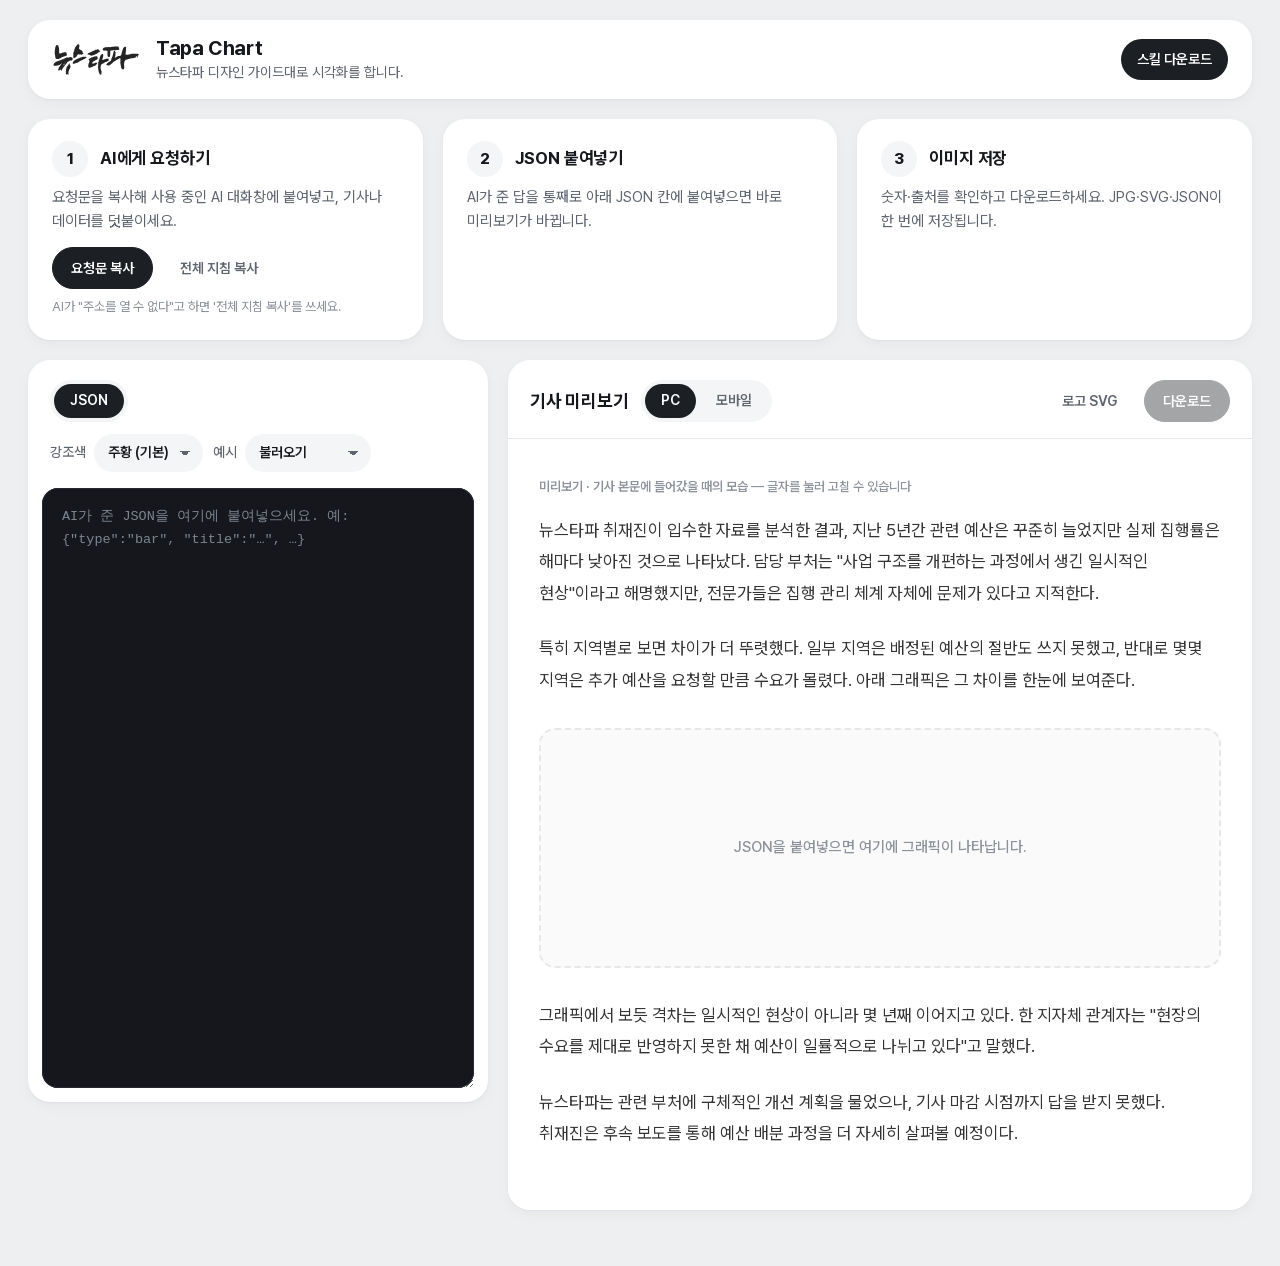
==== web/index.html @ 1090dc84 "0.14.7: 탭 버튼 원래 크기로, 감싸는 줄만 전체 폭 탭을 .tabs-row로 한 번 감싸 그 줄이 가로 전체를 차지하게 하고, 탭 버튼은 원래 크기로 왼쪽에 붙임. 강조색·" ====
<!DOCTYPE html>
<html lang="ko">
<head>
<meta charset="utf-8">
<meta name="viewport" content="width=device-width, initial-scale=1">
<title>Tapa Chart · 뉴스타파</title>
<link rel="stylesheet" href="../engine/nt-graphic.css?v=0.14.7">
<link rel="stylesheet" href="app.css?v=0.14.7">
</head>
<body>
<script>try { if (sessionStorage.getItem('nt-admin') === '1') { document.body.classList.add('admin'); document.title = 'Tapa Chart Pro · 뉴스타파'; } } catch (e) {}</script>
<header class="topbar" id="topbar">
  <svg class="hold-ring" aria-hidden="true"><rect class="track" pathLength="100"/><rect class="fill" pathLength="100"/></svg>
  <div class="brand">
    <span class="brand-mark" id="brandMark"><img class="brand-logo" src="../assets/newstapa-logo.svg" alt="뉴스타파" draggable="false"></span>
    <div class="brand-text">
      <h1>Tapa Chart<span class="pro admin-only"> Pro</span></h1>
      <p>뉴스타파 디자인 가이드대로 시각화를 합니다.</p>
    </div>
  </div>
  <nav class="topnav">
    <a class="pill-link admin-only" href="https://github.com/Newstapa/design-system/blob/main/guide.md" target="_blank" rel="noopener">디자인 가이드</a>
    <a class="pill-link admin-only" href="https://github.com/Newstapa/design-system" target="_blank" rel="noopener">GitHub</a>
    <button id="skillInfo" class="pill-link primary" type="button" aria-haspopup="dialog" title="스킬 적용 방법 보기 · 다운로드">스킬 다운로드</button>
  </nav>
</header>

<section class="steps">
  <ol>
    <li class="card">
      <b><i>1</i>AI에게 요청하기</b>
      <span>요청문을 복사해 사용 중인 AI 대화창에 붙여넣고, 기사나 데이터를 덧붙이세요.</span>
      <div class="row">
        <button id="copyPrompt" class="btn primary">요청문 복사</button>
        <button id="copyFull" class="btn ghost" title="주소를 열지 못하는 AI용">전체 지침 복사</button>
      </div>
      <span class="hint">AI가 "주소를 열 수 없다"고 하면 '전체 지침 복사'를 쓰세요.</span>
    </li>
    <li class="card">
      <b><i>2</i>JSON 붙여넣기</b>
      <span>AI가 준 답을 통째로 아래 JSON 칸에 붙여넣으면 바로 미리보기가 바뀝니다.</span>
    </li>
    <li class="card">
      <b><i>3</i>이미지 저장</b>
      <span>숫자·출처를 확인하고 다운로드하세요. JPG·SVG·JSON이 한 번에 저장됩니다.</span>
    </li>
  </ol>
</section>

<main class="workspace">
  <section class="card pane editor">
    <div class="pane-head">
      <div class="tabs-row">
        <div class="tabs" role="tablist">
          <button class="tab active" type="button" role="tab" data-tab="json" aria-selected="true">JSON</button>
          <button class="tab admin-only" type="button" role="tab" data-tab="tune" aria-selected="false">디자인 조정</button>
        </div>
      </div>
      <div class="controls">
        <label class="select"><span>강조색</span>
          <select id="accent"></select>
        </label>
        <label class="select"><span>예시</span>
          <select id="example">
            <option value="">불러오기</option>
          </select>
        </label>
      </div>
    </div>
    <div id="tab-json" class="tab-panel">
      <textarea id="spec" spellcheck="false" placeholder='AI가 준 JSON을 여기에 붙여넣으세요. 예: {"type":"bar", "title":"…", …}'></textarea>
    </div>
    <div id="tab-tune" class="tab-panel tune admin-only" hidden></div>
    <div id="messages" class="messages" aria-live="polite"></div>
  </section>

  <section class="card pane preview">
    <div class="pane-head">
      <div class="preview-title">
        <h2>기사 미리보기</h2>
        <div class="tabs" role="tablist" aria-label="미리보기 화면">
          <button class="tab view-tab active" type="button" role="tab" data-view="pc" aria-selected="true">PC</button>
          <button class="tab view-tab" type="button" role="tab" data-view="mobile" aria-selected="false">모바일</button>
        </div>
        <span id="sizeInfo" class="size-info"></span>
      </div>
      <div class="row-btns">
        <button id="saveLogo" class="btn ghost" type="button" title="그래픽 오른쪽 위에 들어가는 뉴스타파 로고(벡터)">로고 SVG</button>
        <button id="save" class="btn primary" disabled title="JPG(기사용), SVG(일러스트레이터 수정용), JSON(다시 불러오기용)을 한 번에 받습니다">다운로드</button>
      </div>
    </div>
    <div id="stage" class="stage">
      <!-- 뉴스타파 기사 본문 폭: width 760px, padding 0 15px -->
      <article class="article-mock">
        <p class="kicker">미리보기 · 기사 본문에 들어갔을 때의 모습 <span class="kicker-hint">— 글자를 눌러 고칠 수 있습니다</span></p>
        <div class="article-text" contenteditable="true" spellcheck="false" aria-label="기사 본문(앞)">
          <p>뉴스타파 취재진이 입수한 자료를 분석한 결과, 지난 5년간 관련 예산은 꾸준히 늘었지만 실제 집행률은 해마다 낮아진 것으로 나타났다. 담당 부처는 "사업 구조를 개편하는 과정에서 생긴 일시적인 현상"이라고 해명했지만, 전문가들은 집행 관리 체계 자체에 문제가 있다고 지적한다.</p>
          <p>특히 지역별로 보면 차이가 더 뚜렷했다. 일부 지역은 배정된 예산의 절반도 쓰지 못했고, 반대로 몇몇 지역은 추가 예산을 요청할 만큼 수요가 몰렸다. 아래 그래픽은 그 차이를 한눈에 보여준다.</p>
        </div>
        <figure class="graphic">
          <div id="scaler" class="scaler"><div id="mount"></div></div>
          <div id="empty" class="empty">JSON을 붙여넣으면 여기에 그래픽이 나타납니다.</div>
        </figure>
        <div class="article-text" contenteditable="true" spellcheck="false" aria-label="기사 본문(뒤)">
          <p>그래픽에서 보듯 격차는 일시적인 현상이 아니라 몇 년째 이어지고 있다. 한 지자체 관계자는 "현장의 수요를 제대로 반영하지 못한 채 예산이 일률적으로 나뉘고 있다"고 말했다.</p>
          <p>뉴스타파는 관련 부처에 구체적인 개선 계획을 물었으나, 기사 마감 시점까지 답을 받지 못했다. 취재진은 후속 보도를 통해 예산 배분 과정을 더 자세히 살펴볼 예정이다.</p>
        </div>
      </article>
    </div>
  </section>
</main>

<dialog id="skillDialog" class="modal" aria-labelledby="skillDialogTitle">
  <div class="modal-head">
    <h2 id="skillDialogTitle">스킬 적용 방법 <small>(클로드 전용)</small></h2>
    <button class="icon-btn" type="button" data-close aria-label="닫기">
      <svg width="18" height="18" viewBox="0 0 24 24" fill="none" stroke="currentColor" stroke-width="2.2" stroke-linecap="round" aria-hidden="true"><path d="M6 6l12 12M18 6L6 18"/></svg>
    </button>
  </div>
  <div class="modal-body">
    <ol class="howto">
      <li>
        <b>스킬 받기</b>
        <span>아래 <em>스킬 다운로드</em> 버튼으로 zip 파일을 받습니다. 압축은 풀지 않습니다.</span>
      </li>
      <li>
        <b>Claude에 올리기</b>
        <span><em>사용자 지정</em> → <em>+ 추가</em> → <em>스킬 업로드</em> → zip 파일 선택</span>
      </li>
      <li>
        <b>사용 방법</b>
        <span><em>새 대화</em>에 기사를 붙여넣고</span>
        <strong class="say">"시각화해줘"</strong>
      </li>
    </ol>
    <p class="modal-tip">지침이 바뀌어도 다시 올릴 필요 없습니다.</p>
  </div>
  <div class="modal-foot">
    <a class="btn primary" href="../downloads/newstapa-graphics.zip" download>스킬 다운로드</a>
    <button class="btn" type="button" data-close>닫기</button>
  </div>
</dialog>

<div id="toast" class="toast" role="status"></div>

<script src="vendor/html-to-image.js"></script>
<script src="../engine/nt-graphic.js?v=0.14.7"></script>
<script src="../engine/nt-export-svg.js?v=0.14.7"></script>
<script src="tuner.js?v=0.14.7"></script>
<script src="app.js?v=0.14.7"></script>
</body>
</html>
---- engine/nt-graphic.css ----
@font-face {
  font-family: 'Pretendard Variable';
  font-weight: 45 920;
  font-style: normal;
  src: url('../assets/fonts/PretendardVariable.woff2') format('woff2-variations');
}
* { box-sizing: border-box; margin: 0; padding: 0; }
html, body { background: var(--bg, #fff); }
body { -webkit-font-smoothing: antialiased; }

/* 치수 규칙
 * - 글자 크기: tokens.json(font.*)에서 온 CSS 변수만 쓴다.
 * - 선·간격 등 나머지 치수: 1000px 기준 값 × var(--u). 그래픽 너비가 1200px이면 --u = 1.2.
 */
:root { --u: 1; }
.nt-frame {
  position: relative;
  background: var(--bg);
  font-family: var(--font);
  color: var(--ink);
  word-break: keep-all;
  overflow-wrap: break-word;
}
.nt-logo { position: absolute; }
.nt-header { padding-right: calc(130px * var(--u)); }
/* 위아래 선은 좌우 여백을 무시하고 그래픽 전체 폭으로 */
.nt-rule-top { height: calc(2px * var(--u)); background: var(--rule); margin: 0 calc(var(--pad-side, 0px) * -1) calc(24px * var(--u)); }
.nt-rule-bottom { height: calc(1px * var(--u)); background: var(--rule); margin: calc(22px * var(--u)) calc(var(--pad-side, 0px) * -1) 0; }
.nt-legend.text { gap: calc(8px * var(--u)) calc(28px * var(--u)); font-weight: 700; }
.nt-legend.text i { display: inline-block; box-sizing: border-box; }
.nt-title {
  font-size: var(--title-size); font-weight: var(--title-weight);
  line-height: var(--title-lh); letter-spacing: var(--title-ls); color: var(--ink);
}
.nt-title em { font-style: normal; color: var(--point); }
.nt-subtitle {
  margin-top: 0.4em; font-size: var(--subtitle-size); font-weight: var(--subtitle-weight);
  color: var(--subtext); line-height: 1.4;
}
.nt-body { margin-top: calc(36px * var(--u)); }
.nt-unit { font-size: var(--axis-size); color: var(--subtext); text-align: right; margin-bottom: 0.4em; }
.nt-footer {
  margin-top: calc(28px * var(--u)); font-size: var(--source-size); color: var(--subtext); line-height: 1.45;
}
.nt-footer p { margin: 0; padding-left: 1.1em; text-indent: -1.1em; }
.nt-footer p + p { margin-top: 0.15em; }

/* legend */
.nt-legend { display: flex; flex-wrap: wrap; gap: 0.55em 1.45em; margin-bottom: 1.1em; font-size: var(--legend-size); font-weight: 500; color: var(--text); }
.nt-legend span { display: inline-flex; align-items: center; gap: 0.45em; }
.nt-legend i { display: inline-block; width: 0.9em; height: 0.9em; border-radius: calc(3px * var(--u)); }
.nt-legend i.line { height: calc(4px * var(--u)); border-radius: calc(2px * var(--u)); width: 1.2em; }

/* table */
.nt-table { width: 100%; border-collapse: collapse; font-size: var(--cell-size); }
.nt-table th {
  font-size: var(--thead-size); font-weight: 500; color: var(--baseDark);
  padding: 0 0.6em 0.75em; border-bottom: calc(2px * var(--u)) solid var(--rule); vertical-align: bottom;
}
.nt-table td { padding: 0.78em 0.62em; border-bottom: calc(1px * var(--u)) solid var(--divider); line-height: 1.45; vertical-align: middle; color: var(--ink); }
.nt-table tr:last-child td { border-bottom: calc(2px * var(--u)) solid var(--rule); }
.nt-table tr.hl td { background: var(--pointTint); font-weight: 700; }
.nt-table td.em { color: var(--pointDark); font-weight: 700; }
.nt-table .al-left { text-align: left; } .nt-table .al-center { text-align: center; } .nt-table .al-right { text-align: right; font-variant-numeric: tabular-nums; }
.nt-table .sub { color: var(--subtext); font-size: 0.85em; font-weight: 400; margin-left: 0.2em; }

/* timeline — 글자는 font.body, 보조 설명은 font.source */
.nt-tl { position: relative; font-size: var(--body-size); }
.nt-tl-row { display: grid; grid-template-columns: var(--tl-date-w) 2em 1fr; align-items: start; }
.nt-tl-date { font-size: var(--body-size); font-weight: 700; color: var(--ink); text-align: right; padding: 0.6em 0; line-height: 1.45; font-variant-numeric: tabular-nums; }
.nt-tl-axis { position: relative; align-self: stretch; }
.nt-tl-axis::before { content: ''; position: absolute; left: calc(1em - 1px * var(--u)); top: 0; bottom: 0; width: calc(2px * var(--u)); background: var(--divider); }
.nt-tl-row:first-child .nt-tl-axis::before { top: 1.2em; }
.nt-tl-row:last-child .nt-tl-axis::before { bottom: calc(100% - 1.3em); }
.nt-tl-dot { position: absolute; left: 0.65em; top: 1em; width: 0.7em; height: 0.7em; border-radius: 50%; background: var(--bg); border: calc(3px * var(--u)) solid var(--baseDark); }
.nt-tl-text { font-size: var(--body-size); color: var(--text); padding: 0.6em 0; line-height: 1.45; }
.nt-tl-text .d { display: block; font-size: var(--source-size); color: var(--subtext); margin-top: 0.15em; }
.nt-tl-row.hl .nt-tl-dot { background: var(--point); border-color: var(--point); width: 0.9em; height: 0.9em; left: 0.55em; top: 0.9em; }
.nt-tl-row.hl .nt-tl-date { color: var(--pointDark); }
.nt-tl-row.hl .nt-tl-text { font-weight: 700; color: var(--ink); }
.nt-tl-row.hl .nt-tl-text b { background: linear-gradient(transparent 55%, var(--pointTint) 55%); }
.nt-tl-group { font-size: var(--legend-size); font-weight: 700; color: var(--subtext); padding: 1em 0 0.35em; grid-column: 1 / -1; }

/* stat */
.nt-stats { display: grid; gap: 0; background: var(--panel); border-radius: calc(4px * var(--u)); padding: calc(30px * var(--u)) calc(8px * var(--u)); }
.nt-stat { text-align: center; padding: 0 calc(12px * var(--u)); }
.nt-stat + .nt-stat { border-left: calc(1px * var(--u)) solid var(--divider); }
.nt-stat .l { font-size: var(--kpiLabel-size); font-weight: 500; color: var(--baseDark); }
.nt-stat .v { white-space: nowrap; min-height: calc(var(--kpiValue-size) * 1.15); display: flex; align-items: center; justify-content: center; font-size: var(--kpiValue-size); font-weight: 800; color: var(--ink); margin-top: 0.1em; letter-spacing: -0.02em; line-height: 1.15; }
.nt-stat .v small { font-size: 0.55em; font-weight: 700; margin-left: 0.05em; align-self: flex-end; margin-bottom: 0.32em; }
.nt-stat .s { font-size: var(--source-size); color: var(--subtext); margin-top: 0.35em; }
.nt-stat.hl .l, .nt-stat.hl .v { color: var(--point); }

svg text { font-family: var(--font); }
---- web/app.css ----
/* 렌더러 화면(도구 UI) 스타일 — 연회색 바탕 + 둥근 흰 카드 대시보드
 * 그래픽 자체 스타일은 engine/nt-graphic.css
 */
:root {
  --page: #EEEFF1;
  --card: #FFFFFF;
  --soft: #F4F5F7;          /* 카드 안 옅은 면 (선택 메뉴, 안내 상자) */
  --line: #E6E7EA;
  --text: #16181D;
  --sub: #5F6570;
  --faint: #8C929C;
  --primary: #1C1F24;       /* 주요 버튼 */
  --primary-hover: #33373E;
  --accent: #FF733C;        /* 뉴스타파 포인트 컬러 (작은 표시에만) */
  --ok: #1F8A5B;
  --warn: #A1620A;
  --err: #D23B32;
  --code-bg: #15171C;
  --code-line: #262A31;
  --code-text: #E6E8EC;
  --radius-card: 22px;
  --radius: 12px;
  --shadow: 0 1px 2px rgba(16, 24, 40, 0.04), 0 4px 14px rgba(16, 24, 40, 0.04);
}
* { box-sizing: border-box; }
html, body { background: var(--page); }
body { color: var(--text); font-family: 'Pretendard Variable', Pretendard, -apple-system, sans-serif; -webkit-font-smoothing: antialiased; font-size: 15px; line-height: 1.5; word-break: keep-all; overflow-wrap: anywhere; }

.card { background: var(--card); border-radius: var(--radius-card); box-shadow: var(--shadow); }

/* 상단 바 */
.topbar {
  max-width: 1424px; margin: 20px auto 0; padding: 16px 24px; background: var(--card); border-radius: var(--radius-card); box-shadow: var(--shadow);
  display: flex; align-items: center; justify-content: space-between; gap: 16px; width: calc(100% - 56px);
}
.brand { display: flex; align-items: center; gap: 16px; min-width: 0; }
.brand-logo { height: 34px; width: auto; opacity: 0.85; flex: none; display: block; }
/* 디자이너 모드: 로고를 2초 길게 누르면 켜고 끈다 */
body:not(.admin) .admin-only { display: none !important; }
body.admin { --page: #D9DCE1; }
.brand-text h1 .pro { color: var(--accent); }   /* 디자이너 모드: 바탕을 한 단계 어둡게 */
html:has(body.admin) { background: #D9DCE1; }
.brand-mark { position: relative; flex: none; display: block; cursor: default; user-select: none; -webkit-user-select: none; -webkit-touch-callout: none; touch-action: none; }
.brand-mark .brand-logo { pointer-events: none; transition: transform .25s; }
.brand-mark.holding .brand-logo { transform: scale(0.94); transition: transform 2s linear; }
.brand-mark.pop .brand-logo { animation: brandPop .45s cubic-bezier(.3, 1.6, .5, 1); }
@keyframes brandPop { 0% { transform: scale(0.94); } 55% { transform: scale(1.12) rotate(-3deg); } 100% { transform: scale(1); } }
.topbar { position: relative; }
.hold-ring { position: absolute; inset: 0; width: 100%; height: 100%; overflow: visible; pointer-events: none; opacity: 0; transition: opacity .2s; z-index: 1; }
.hold-ring rect { fill: none; stroke-width: 1; }
.hold-ring .track { stroke: rgba(0, 0, 0, 0.06); }
.hold-ring .fill { stroke: var(--accent); stroke-linecap: round; }
.topbar.holding .hold-ring, .topbar.releasing .hold-ring { opacity: 1; }
.brand-text { min-width: 0; }
.brand-text h1 { font-size: 20px; font-weight: 700; letter-spacing: -0.02em; line-height: 1.2; }
.brand-text p { font-size: 14px; color: var(--sub); margin-top: 2px; }
.topnav { display: flex; gap: 8px; flex: none; }
.pill-link { font-size: 14px; font-weight: 600; color: var(--text); text-decoration: none; padding: 10px 16px; border-radius: 999px; background: var(--soft); }
button.pill-link { font-family: inherit; line-height: inherit; border: 0; cursor: pointer; }
.modal-head h2 small { font-size: 0.72em; font-weight: 600; color: var(--sub); margin-left: 4px; }
.pill-link:hover { background: #E8E9EC; }
.pill-link.primary { background: var(--primary); color: #FFFFFF; }
.pill-link.primary:hover { background: var(--primary-hover); }

/* 아이콘 버튼 */
.icon-btn { flex: none; width: 42px; height: 42px; border-radius: 50%; border: 0; background: var(--soft); color: var(--text); display: inline-flex; align-items: center; justify-content: center; cursor: pointer; }
.icon-btn:hover { background: #E8E9EC; }
.icon-btn:focus-visible { outline: 2px solid #3B82F6; outline-offset: 2px; }
.topnav { align-items: center; }

/* 스킬 적용 방법 팝업 */
.modal { margin: auto; width: min(480px, calc(100vw - 32px)); max-height: calc(100vh - 48px); padding: 0; border: 0; border-radius: var(--radius-card); background: var(--card); color: var(--text); box-shadow: 0 24px 64px rgba(16, 24, 40, 0.24); overflow: hidden; }
.modal[open] { display: flex; flex-direction: column; }
.modal::backdrop { background: rgba(16, 18, 22, 0.45); }
.modal-head { display: flex; align-items: center; justify-content: space-between; gap: 12px; padding: 22px 24px 8px; }
.modal-head h2 { font-size: 20px; font-weight: 700; letter-spacing: -0.02em; }
.modal-head .icon-btn { width: 36px; height: 36px; }
.modal-body { padding: 8px 24px 8px; overflow-y: auto; }
.modal-lead { font-size: 15px; color: var(--sub); line-height: 1.65; }
.modal-lead b { color: var(--text); }
.howto { list-style: none; counter-reset: step; margin: 4px 0 0; display: flex; flex-direction: column; gap: 20px; }
.howto li { counter-increment: step; position: relative; padding-left: 46px; display: flex; flex-direction: column; gap: 3px; }
.howto li::before { content: counter(step); position: absolute; left: 0; top: -2px; width: 32px; height: 32px; border-radius: 50%; background: var(--soft); font-size: 14px; font-weight: 800; display: flex; align-items: center; justify-content: center; }
.howto b { font-size: 15px; font-weight: 700; }
.howto span { font-size: 14px; color: var(--sub); line-height: 1.6; }
.howto em, .modal-note em { font-style: normal; font-weight: 600; color: var(--text); background: var(--soft); padding: 1px 7px; border-radius: 6px; white-space: nowrap; }
.howto code { font-family: ui-monospace, SFMono-Regular, Menlo, monospace; font-size: 13px; background: var(--code-bg); color: var(--code-text); padding: 2px 7px; border-radius: 6px; }
.howto .say { align-self: flex-start; margin-top: 6px; padding: 8px 16px; border-radius: 12px; background: #FFF1EA; color: var(--accent); font-size: 20px; font-weight: 800; letter-spacing: -0.01em; }
.modal-tip { margin-top: 20px; font-size: 13px; color: var(--faint); }
.modal-note { margin-top: 14px; padding: 14px 16px; border-radius: 14px; background: var(--soft); font-size: 14px; color: var(--sub); line-height: 1.6; }
.modal-note b { color: var(--text); margin-right: 4px; }
.modal-note a { color: var(--text); font-weight: 600; }
.modal-foot { display: flex; justify-content: flex-end; gap: 8px; padding: 16px 24px 22px; }
.modal-foot .btn { text-decoration: none; }

/* 단계 안내 */
.steps { max-width: 1480px; margin: 0 auto; padding: 20px 28px 0; }
.steps ol { list-style: none; display: grid; grid-template-columns: repeat(3, 1fr); gap: 20px; }
.steps li { padding: 22px 24px; display: flex; flex-direction: column; gap: 8px; }
.steps b { font-size: 17px; font-weight: 700; display: flex; align-items: center; gap: 12px; letter-spacing: -0.01em; }
.steps b i { font-style: normal; flex: none; width: 36px; height: 36px; border-radius: 50%; background: var(--soft); color: var(--text); display: inline-flex; align-items: center; justify-content: center; font-size: 15px; font-weight: 800; }
.steps span { font-size: 15px; color: var(--sub); line-height: 1.6; }
.steps .row { display: flex; align-items: center; gap: 8px; margin-top: 6px; flex-wrap: wrap; }
.steps .hint { font-size: 13px; color: var(--faint); }

/* 버튼 (알약) */
.btn {
  font: inherit; font-size: 14px; font-weight: 600; line-height: 1; color: var(--text);
  height: 42px; padding: 0 18px; border-radius: 999px; cursor: pointer; white-space: nowrap;
  background: var(--card); border: 1.5px solid #D5D7DC;
  display: inline-flex; align-items: center; justify-content: center; gap: 6px; transition: background .15s, border-color .15s, color .15s;
}
.btn:hover { background: var(--soft); border-color: #C3C6CC; }
.btn.primary { background: var(--primary); color: #FFFFFF; border-color: var(--primary); }
.btn.primary:hover { background: var(--primary-hover); border-color: var(--primary-hover); }
.btn:disabled { opacity: 0.4; pointer-events: none; }
.btn.ghost { border-color: transparent; background: transparent; color: var(--sub); }
.btn.ghost:hover { background: var(--soft); color: var(--text); }
.btn.outline { background: transparent; border-color: #D5D7DC; color: var(--text); }   /* 고스트 버튼: 투명 바탕 + 테두리 */
.btn.outline:hover { background: var(--soft); }
.btn:focus-visible, .select select:focus-visible, .tab:focus-visible, .pill-link:focus-visible { outline: 2px solid #3B82F6; outline-offset: 2px; }

/* 작업 영역 */
.workspace { max-width: 1480px; margin: 0 auto; padding: 20px 28px 56px; display: grid; grid-template-columns: minmax(340px, 460px) 1fr; gap: 20px; align-items: start; }
.pane { min-width: 0; overflow: hidden; }
.pane-head { display: flex; justify-content: space-between; align-items: center; gap: 12px; padding: 20px 22px 16px; flex-wrap: wrap; }
.pane-head h2 { font-size: 18px; font-weight: 700; letter-spacing: -0.01em; }
.controls { display: flex; gap: 10px; flex-wrap: wrap; }
.select { display: inline-flex; align-items: center; gap: 8px; font-size: 14px; font-weight: 500; color: var(--sub); }
.select select {
  font: inherit; font-size: 14px; font-weight: 600; color: var(--text); height: 38px;
  padding: 0 34px 0 14px; border: 0; border-radius: 999px; background-color: var(--soft);
  appearance: none; -webkit-appearance: none; cursor: pointer;
  background-image: linear-gradient(45deg, transparent 50%, var(--sub) 50%), linear-gradient(135deg, var(--sub) 50%, transparent 50%);
  background-position: calc(100% - 18px) 52%, calc(100% - 13px) 52%; background-size: 5px 5px; background-repeat: no-repeat;
}

/* 탭 (알약 세그먼트) */
.tabs { display: inline-flex; padding: 4px; gap: 4px; background: var(--soft); border-radius: 999px; }
.tabs-row { flex: 1 1 100%; }   /* 탭 줄은 항상 한 줄 전체, 탭 버튼은 왼쪽에 원래 크기로. 강조색·예시는 그 아래 */
.tab { font: inherit; font-size: 14px; font-weight: 600; color: var(--sub); height: 34px; padding: 0 16px; border: 0; border-radius: 999px; background: transparent; cursor: pointer; }
.tab:hover { color: var(--text); }
.tab.active { background: var(--primary); color: #FFFFFF; }
.tab-panel[hidden] { display: none; }

/* JSON 입력 — 코드 편집기처럼 어둡게 */
#tab-json { padding: 0 14px 14px; }
#spec {
  display: block; width: 100%; height: 600px; resize: vertical; outline: none;
  padding: 18px 20px; border: 0; border-radius: 16px;
  background: var(--code-bg); color: var(--code-text); caret-color: #FFFFFF;
  font-family: 'JetBrains Mono', ui-monospace, SFMono-Regular, Menlo, Consolas, monospace; font-size: 13.5px; line-height: 1.7; tab-size: 2;
  box-shadow: inset 0 0 0 1px var(--code-line);
}
#spec::placeholder { color: #7D8590; }
#spec::selection { background: rgba(255, 114, 61, 0.35); }
#spec:focus { box-shadow: inset 0 0 0 1px #3B4250, 0 0 0 3px rgba(59, 130, 246, 0.35); }

.messages { margin: 0 14px 14px; padding: 12px 16px; font-size: 14px; line-height: 1.5; border-radius: 14px; background: var(--soft); }
.messages:empty { display: none; }
.messages .ok { color: var(--ok); font-weight: 600; }
.messages .ok::before { content: ''; display: inline-block; width: 8px; height: 8px; border-radius: 50%; background: var(--ok); margin-right: 8px; vertical-align: 1px; }
.messages .err { color: var(--err); font-weight: 600; white-space: pre-wrap; }
.messages ul { padding-left: 18px; color: var(--warn); }
.messages ul li + li { margin-top: 4px; }
.messages .designer { color: var(--text); line-height: 1.6; }
.messages .designer b { display: block; color: var(--warn); margin-bottom: 2px; }
.empty.designer-note { color: var(--text); font-weight: 600; line-height: 1.6; padding: 0 24px; text-align: center; }
.messages .warn-title { color: var(--warn); font-weight: 700; margin-bottom: 4px; }

/* 미리보기 머리 */
.preview-title { display: flex; align-items: center; gap: 12px; flex-wrap: wrap; }
.size-info { font-size: 13px; font-weight: 600; color: var(--sub); background: var(--soft); padding: 6px 12px; border-radius: 999px; }
.size-info:empty { display: none; }
.row-btns { display: flex; gap: 8px; flex-wrap: wrap; }

/* 디자인 조정 */
.tune { padding: 0 22px 18px; max-height: 820px; overflow-y: auto; }
.tune-head { display: flex; flex-direction: column; gap: 10px; padding: 4px 0 6px; }
.tune-intro { font-size: 14px; color: var(--sub); line-height: 1.6; background: var(--soft); padding: 12px 14px; border-radius: 14px; }
.tune-intro b { color: var(--text); font-weight: 700; }
.tune-count { align-self: flex-start; font-size: 13px; font-weight: 600; color: var(--sub); background: var(--soft); border-radius: 999px; padding: 4px 12px; }
.tune-count.on { color: #FFFFFF; background: var(--primary); }
.tune-group { padding: 16px 0 8px; border-bottom: 1px solid var(--line); }
.tune-group h3 { font-size: 15px; font-weight: 700; margin-bottom: 8px; }
.tune-group h3 small { font-size: 13px; font-weight: 500; color: var(--faint); margin-left: 6px; }
.tune-empty { font-size: 14px; color: var(--faint); padding: 4px 0 8px; }
.tune-row { display: grid; grid-template-columns: 120px 1fr; align-items: center; gap: 12px; padding: 6px 0; }
.tune-label { font-size: 14px; font-weight: 500; color: var(--text); }
.tune-row.changed .tune-label { font-weight: 700; }
.tune-row.changed .tune-label::after { content: ''; display: inline-block; width: 7px; height: 7px; border-radius: 50%; background: var(--accent); margin-left: 6px; vertical-align: 2px; }
.tune-ctl { display: flex; align-items: center; gap: 8px; min-width: 0; }
.tune-ctl input[type=range] { flex: 1; min-width: 60px; accent-color: var(--primary); }
.tune-num { width: 68px; height: 34px; padding: 0 10px; font: inherit; font-size: 14px; font-weight: 600; color: var(--text); border: 0; border-radius: 10px; background: var(--soft); font-variant-numeric: tabular-nums; }
.tune-hex { width: 92px; text-transform: uppercase; font-family: ui-monospace, SFMono-Regular, Menlo, monospace; font-size: 13px; }
.tune-ctl input[type=color] { width: 38px; height: 34px; padding: 3px; border: 0; border-radius: 10px; background: var(--soft); cursor: pointer; }
.tune-unit { font-size: 13px; color: var(--faint); width: 18px; flex: none; }
.tune-fill { flex: 1; }
.tune-switch { position: relative; display: inline-flex; align-items: center; gap: 10px; cursor: pointer; font-size: 14px; color: var(--sub); }
.tune-switch input { position: absolute; left: 0; top: 0; opacity: 0; width: 1px; height: 1px; margin: 0; }
.tune-switch-ui { width: 40px; height: 24px; border-radius: 999px; background: var(--line); position: relative; transition: background .15s; flex: none; }
.tune-switch-ui::after { content: ""; position: absolute; top: 3px; left: 3px; width: 18px; height: 18px; border-radius: 50%; background: #fff; box-shadow: 0 1px 2px rgba(0,0,0,.2); transition: transform .15s; }
.tune-switch input:checked + .tune-switch-ui { background: var(--primary); }
.tune-switch input:checked + .tune-switch-ui::after { transform: translateX(16px); }
.tune-switch input:focus-visible + .tune-switch-ui { outline: 2px solid var(--accent); outline-offset: 2px; }
.tune-reset { width: 30px; height: 30px; border: 0; border-radius: 50%; background: transparent; color: transparent; cursor: default; font-size: 15px; flex: none; }
.tune-reset.on { color: var(--sub); cursor: pointer; }
.tune-reset.on:hover { background: var(--soft); color: var(--text); }
.tune-actions { position: sticky; bottom: -18px; display: flex; flex-wrap: wrap; gap: 8px; padding: 16px 0 18px; background: var(--card); margin-top: 6px; }

/* 기사 미리보기 — 뉴스타파 기사 본문 폭 760px, 좌우 여백 15px */
.stage { background: #FFFFFF; padding: 16px 16px 36px; overflow: hidden; border-top: 1px solid var(--line); }
.article-mock { max-width: 760px; margin: 0 auto; padding: 20px 15px 0; background: #FFFFFF; font-size: 17px; line-height: 1.85; color: #333; }
.article-mock > p, .article-text p { margin: 0 0 24px; word-break: keep-all; }
.article-text { outline: none; border-radius: 6px; }
.article-text:hover { box-shadow: 0 0 0 1px var(--line); }
.article-text:focus { box-shadow: 0 0 0 2px rgba(59, 130, 246, 0.35); }
.kicker-hint { font-weight: 500; }
/* 그래픽 문구(제목·부제·주석·출처) 바로 고치기 */
#mount [data-field] { cursor: text; border-radius: 3px; outline: none; }
#mount [data-field]:hover { box-shadow: 0 0 0 calc(2px * var(--u, 1)) rgba(59, 130, 246, 0.35); }
#mount [data-field]:focus { box-shadow: 0 0 0 calc(3px * var(--u, 1)) rgba(59, 130, 246, 0.6); background: rgba(59, 130, 246, 0.06); }
/* 모바일 기사 화면: 폭 375px(아이폰 기준), 좌우 여백 15px */
.article-mock.is-mobile { max-width: 375px; font-size: 16px; line-height: 1.8; border: 1px solid var(--line); border-radius: 28px; padding-top: 28px; padding-bottom: 12px; box-shadow: var(--shadow); }
.article-mock > .kicker { font-size: 13px; font-weight: 600; color: var(--faint); margin-bottom: 16px; }
.graphic { position: relative; margin: 32px 0; min-height: 240px; }
.scaler { transform-origin: top left; width: 1000px; }
.empty { position: absolute; inset: 0; display: flex; align-items: center; justify-content: center; text-align: center; padding: 20px; color: var(--faint); font-size: 15px; font-weight: 500; border: 2px dashed var(--line); border-radius: 16px; background: #FAFAFB; }
.empty[hidden] { display: none; }

/* 알림 */
.toast { position: fixed; right: 24px; bottom: 24px; background: var(--primary); color: #FFFFFF; padding: 12px 18px; border-radius: 999px; font-size: 14px; font-weight: 600; box-shadow: 0 8px 24px rgba(16, 24, 40, 0.18); opacity: 0; transform: translateY(8px); transition: opacity .2s, transform .2s; pointer-events: none; z-index: 10; max-width: calc(100vw - 48px); }
.toast.show { opacity: 1; transform: translateY(0); }

@media (max-width: 1240px) {
  .workspace { grid-template-columns: 1fr; }
}
@media (max-width: 760px) {
  body { font-size: 14px; }
  .topbar { width: calc(100% - 32px); margin-top: 16px; padding: 14px 18px; border-radius: var(--radius-card); flex-direction: column; align-items: flex-start; }
  .topnav { flex-wrap: wrap; }
  .brand-logo { height: 28px; }
  .brand-text h1 { font-size: 18px; }
  .steps { padding: 16px 16px 0; }
  .steps ol { grid-template-columns: 1fr; gap: 14px; }
  .workspace { padding: 16px 16px 40px; gap: 16px; }
  .pane-head { padding: 16px 16px 12px; }
  #tab-json { padding: 0 10px 10px; }
  #spec { height: 300px; }
  .tune { max-height: none; padding: 0 16px 16px; }
  .tune-row { grid-template-columns: 100px 1fr; }
  .stage { padding: 12px 0 24px; }
  .article-mock { font-size: 16px; }
  .toast { left: 16px; right: 16px; bottom: 16px; border-radius: 16px; }
}
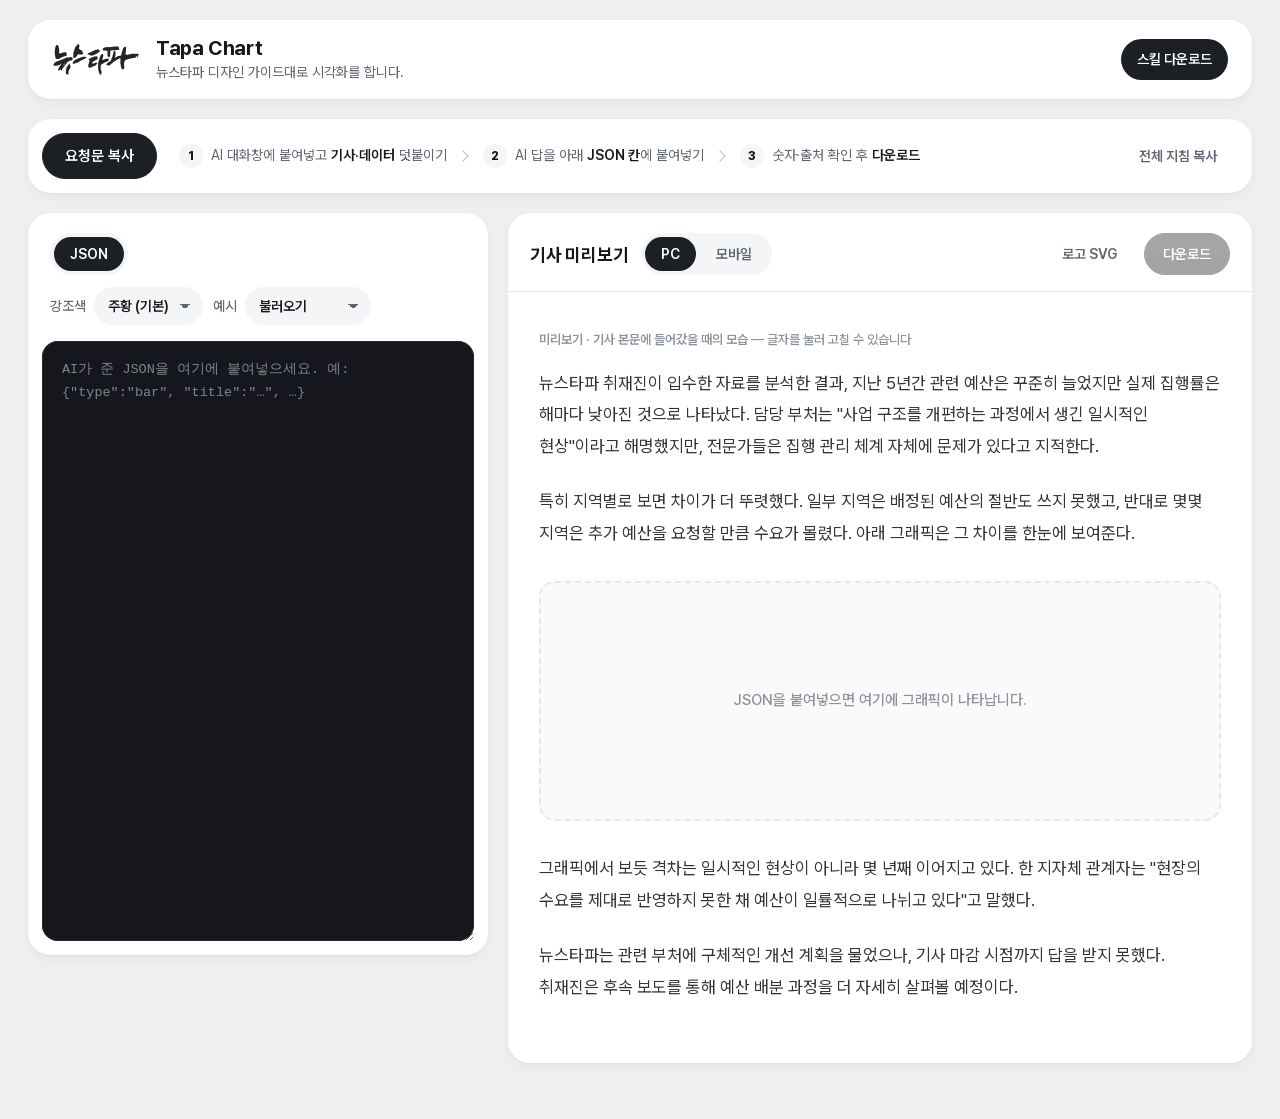
==== commit 227e0fe3: "0.15.0: 사용 방법을 한 줄 스텝 바로 3칸 카드(약 220px)를 한 줄 바(약 74px)로 줄임. 맨 앞 '요청문 복사', 가운데 ①→②→③ 한 줄 설명, 끝에 '전체 지" ====
--- a/web/index.html
+++ b/web/index.html
@@ -4,8 +4,8 @@
 <meta charset="utf-8">
 <meta name="viewport" content="width=device-width, initial-scale=1">
 <title>Tapa Chart · 뉴스타파</title>
-<link rel="stylesheet" href="../engine/nt-graphic.css?v=0.14.7">
-<link rel="stylesheet" href="app.css?v=0.14.7">
+<link rel="stylesheet" href="../engine/nt-graphic.css?v=0.15.1">
+<link rel="stylesheet" href="app.css?v=0.15.1">
 </head>
 <body>
 <script>try { if (sessionStorage.getItem('nt-admin') === '1') { document.body.classList.add('admin'); document.title = 'Tapa Chart Pro · 뉴스타파'; } } catch (e) {}</script>
@@ -26,25 +26,17 @@
 </header>
 
 <section class="steps">
-  <ol>
-    <li class="card">
-      <b><i>1</i>AI에게 요청하기</b>
-      <span>요청문을 복사해 사용 중인 AI 대화창에 붙여넣고, 기사나 데이터를 덧붙이세요.</span>
-      <div class="row">
-        <button id="copyPrompt" class="btn primary">요청문 복사</button>
-        <button id="copyFull" class="btn ghost" title="주소를 열지 못하는 AI용">전체 지침 복사</button>
-      </div>
-      <span class="hint">AI가 "주소를 열 수 없다"고 하면 '전체 지침 복사'를 쓰세요.</span>
-    </li>
-    <li class="card">
-      <b><i>2</i>JSON 붙여넣기</b>
-      <span>AI가 준 답을 통째로 아래 JSON 칸에 붙여넣으면 바로 미리보기가 바뀝니다.</span>
-    </li>
-    <li class="card">
-      <b><i>3</i>이미지 저장</b>
-      <span>숫자·출처를 확인하고 다운로드하세요. JPG·SVG·JSON이 한 번에 저장됩니다.</span>
-    </li>
-  </ol>
+  <div class="card stepbar">
+    <div class="stepbar-act">
+      <button id="copyPrompt" class="btn primary">요청문 복사</button>
+    </div>
+    <ol class="stepbar-flow">
+      <li><i>1</i><span>AI 대화창에 붙여넣고 <b>기사·데이터</b> 덧붙이기</span></li>
+      <li><i>2</i><span>AI 답을 아래 <b>JSON 칸</b>에 붙여넣기</span></li>
+      <li><i>3</i><span>숫자·출처 확인 후 <b>다운로드</b></span></li>
+    </ol>
+    <button id="copyFull" class="btn ghost stepbar-full" title="AI가 &quot;주소를 열 수 없다&quot;고 하면 이것을 복사해 붙여넣으세요">전체 지침 복사</button>
+  </div>
 </section>
 
 <main class="workspace">
@@ -144,9 +136,9 @@
 <div id="toast" class="toast" role="status"></div>
 
 <script src="vendor/html-to-image.js"></script>
-<script src="../engine/nt-graphic.js?v=0.14.7"></script>
-<script src="../engine/nt-export-svg.js?v=0.14.7"></script>
-<script src="tuner.js?v=0.14.7"></script>
-<script src="app.js?v=0.14.7"></script>
+<script src="../engine/nt-graphic.js?v=0.15.1"></script>
+<script src="../engine/nt-export-svg.js?v=0.15.1"></script>
+<script src="tuner.js?v=0.15.1"></script>
+<script src="app.js?v=0.15.1"></script>
 </body>
 </html>
--- a/web/app.css
+++ b/web/app.css
@@ -95,13 +95,16 @@
 
 /* 단계 안내 */
 .steps { max-width: 1480px; margin: 0 auto; padding: 20px 28px 0; }
-.steps ol { list-style: none; display: grid; grid-template-columns: repeat(3, 1fr); gap: 20px; }
-.steps li { padding: 22px 24px; display: flex; flex-direction: column; gap: 8px; }
-.steps b { font-size: 17px; font-weight: 700; display: flex; align-items: center; gap: 12px; letter-spacing: -0.01em; }
-.steps b i { font-style: normal; flex: none; width: 36px; height: 36px; border-radius: 50%; background: var(--soft); color: var(--text); display: inline-flex; align-items: center; justify-content: center; font-size: 15px; font-weight: 800; }
-.steps span { font-size: 15px; color: var(--sub); line-height: 1.6; }
-.steps .row { display: flex; align-items: center; gap: 8px; margin-top: 6px; flex-wrap: wrap; }
-.steps .hint { font-size: 13px; color: var(--faint); }
+/* 사용 방법: 한 줄 스텝 바 */
+.stepbar { display: flex; align-items: center; gap: 22px; padding: 14px 16px 14px 14px; }
+.stepbar-act { flex: none; }
+.stepbar-act .btn { height: 46px; padding: 0 22px; font-size: 15px; }
+.stepbar-flow { list-style: none; display: flex; align-items: center; gap: 10px; flex: 1; min-width: 0; flex-wrap: wrap; }
+.stepbar-flow li { display: flex; align-items: center; gap: 8px; font-size: 14px; color: var(--sub); line-height: 1.4; }
+.stepbar-flow li b { color: var(--text); font-weight: 600; }
+.stepbar-flow li i { font-style: normal; flex: none; width: 24px; height: 24px; border-radius: 50%; background: var(--soft); color: var(--text); display: inline-flex; align-items: center; justify-content: center; font-size: 12px; font-weight: 800; }
+.stepbar-flow li + li::before { content: ''; flex: none; width: 7px; height: 7px; border-top: 1.5px solid #B8BCC4; border-right: 1.5px solid #B8BCC4; transform: rotate(45deg); margin: 0 8px 0 2px; }
+.stepbar-full { flex: none; font-size: 13px; height: 36px; padding: 0 12px; }
 
 /* 버튼 (알약) */
 .btn {
@@ -233,6 +236,8 @@
 .toast.show { opacity: 1; transform: translateY(0); }
 
 @media (max-width: 1240px) {
+  .stepbar-flow { gap: 8px 18px; }
+  .stepbar-flow li + li::before { display: none; }
   .workspace { grid-template-columns: 1fr; }
 }
 @media (max-width: 760px) {
@@ -242,7 +247,11 @@
   .brand-logo { height: 28px; }
   .brand-text h1 { font-size: 18px; }
   .steps { padding: 16px 16px 0; }
-  .steps ol { grid-template-columns: 1fr; gap: 14px; }
+  .stepbar { flex-wrap: wrap; gap: 12px 8px; padding: 14px; }
+  .stepbar-act { flex: 1; }
+  .stepbar-act .btn { width: 100%; }
+  .stepbar-flow { order: 3; flex-basis: 100%; flex-direction: column; align-items: flex-start; gap: 8px; padding-left: 2px; }
+  .stepbar-full { height: 46px; }
   .workspace { padding: 16px 16px 40px; gap: 16px; }
   .pane-head { padding: 16px 16px 12px; }
   #tab-json { padding: 0 10px 10px; }
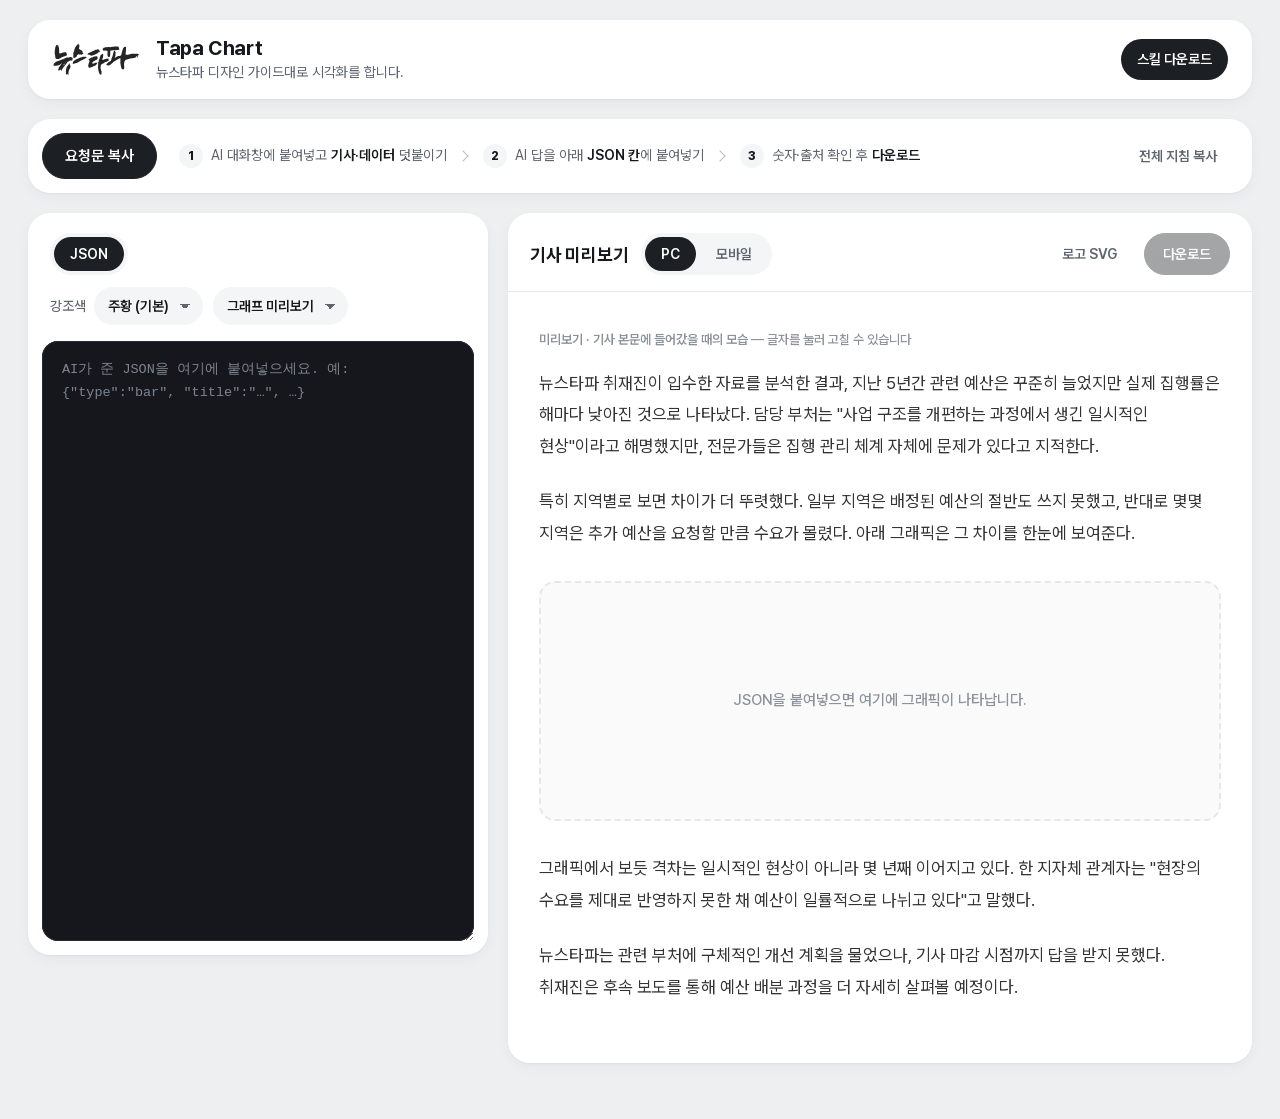
==== commit f5ba64ba: "디자인 변경." ====
--- a/web/index.html
+++ b/web/index.html
@@ -1,144 +1,262 @@
-<!DOCTYPE html>
+<!doctype html>
 <html lang="ko">
-<head>
-<meta charset="utf-8">
-<meta name="viewport" content="width=device-width, initial-scale=1">
-<title>Tapa Chart · 뉴스타파</title>
-<link rel="stylesheet" href="../engine/nt-graphic.css?v=0.15.1">
-<link rel="stylesheet" href="app.css?v=0.15.1">
-</head>
-<body>
-<script>try { if (sessionStorage.getItem('nt-admin') === '1') { document.body.classList.add('admin'); document.title = 'Tapa Chart Pro · 뉴스타파'; } } catch (e) {}</script>
-<header class="topbar" id="topbar">
-  <svg class="hold-ring" aria-hidden="true"><rect class="track" pathLength="100"/><rect class="fill" pathLength="100"/></svg>
-  <div class="brand">
-    <span class="brand-mark" id="brandMark"><img class="brand-logo" src="../assets/newstapa-logo.svg" alt="뉴스타파" draggable="false"></span>
-    <div class="brand-text">
-      <h1>Tapa Chart<span class="pro admin-only"> Pro</span></h1>
-      <p>뉴스타파 디자인 가이드대로 시각화를 합니다.</p>
-    </div>
-  </div>
-  <nav class="topnav">
-    <a class="pill-link admin-only" href="https://github.com/Newstapa/design-system/blob/main/guide.md" target="_blank" rel="noopener">디자인 가이드</a>
-    <a class="pill-link admin-only" href="https://github.com/Newstapa/design-system" target="_blank" rel="noopener">GitHub</a>
-    <button id="skillInfo" class="pill-link primary" type="button" aria-haspopup="dialog" title="스킬 적용 방법 보기 · 다운로드">스킬 다운로드</button>
-  </nav>
-</header>
-
-<section class="steps">
-  <div class="card stepbar">
-    <div class="stepbar-act">
-      <button id="copyPrompt" class="btn primary">요청문 복사</button>
-    </div>
-    <ol class="stepbar-flow">
-      <li><i>1</i><span>AI 대화창에 붙여넣고 <b>기사·데이터</b> 덧붙이기</span></li>
-      <li><i>2</i><span>AI 답을 아래 <b>JSON 칸</b>에 붙여넣기</span></li>
-      <li><i>3</i><span>숫자·출처 확인 후 <b>다운로드</b></span></li>
-    </ol>
-    <button id="copyFull" class="btn ghost stepbar-full" title="AI가 &quot;주소를 열 수 없다&quot;고 하면 이것을 복사해 붙여넣으세요">전체 지침 복사</button>
-  </div>
-</section>
-
-<main class="workspace">
-  <section class="card pane editor">
-    <div class="pane-head">
-      <div class="tabs-row">
-        <div class="tabs" role="tablist">
-          <button class="tab active" type="button" role="tab" data-tab="json" aria-selected="true">JSON</button>
-          <button class="tab admin-only" type="button" role="tab" data-tab="tune" aria-selected="false">디자인 조정</button>
-        </div>
-      </div>
-      <div class="controls">
-        <label class="select"><span>강조색</span>
-          <select id="accent"></select>
-        </label>
-        <label class="select"><span>예시</span>
-          <select id="example">
-            <option value="">불러오기</option>
-          </select>
-        </label>
-      </div>
-    </div>
-    <div id="tab-json" class="tab-panel">
-      <textarea id="spec" spellcheck="false" placeholder='AI가 준 JSON을 여기에 붙여넣으세요. 예: {"type":"bar", "title":"…", …}'></textarea>
-    </div>
-    <div id="tab-tune" class="tab-panel tune admin-only" hidden></div>
-    <div id="messages" class="messages" aria-live="polite"></div>
-  </section>
-
-  <section class="card pane preview">
-    <div class="pane-head">
-      <div class="preview-title">
-        <h2>기사 미리보기</h2>
-        <div class="tabs" role="tablist" aria-label="미리보기 화면">
-          <button class="tab view-tab active" type="button" role="tab" data-view="pc" aria-selected="true">PC</button>
-          <button class="tab view-tab" type="button" role="tab" data-view="mobile" aria-selected="false">모바일</button>
-        </div>
-        <span id="sizeInfo" class="size-info"></span>
-      </div>
-      <div class="row-btns">
-        <button id="saveLogo" class="btn ghost" type="button" title="그래픽 오른쪽 위에 들어가는 뉴스타파 로고(벡터)">로고 SVG</button>
-        <button id="save" class="btn primary" disabled title="JPG(기사용), SVG(일러스트레이터 수정용), JSON(다시 불러오기용)을 한 번에 받습니다">다운로드</button>
-      </div>
-    </div>
-    <div id="stage" class="stage">
-      <!-- 뉴스타파 기사 본문 폭: width 760px, padding 0 15px -->
-      <article class="article-mock">
-        <p class="kicker">미리보기 · 기사 본문에 들어갔을 때의 모습 <span class="kicker-hint">— 글자를 눌러 고칠 수 있습니다</span></p>
-        <div class="article-text" contenteditable="true" spellcheck="false" aria-label="기사 본문(앞)">
-          <p>뉴스타파 취재진이 입수한 자료를 분석한 결과, 지난 5년간 관련 예산은 꾸준히 늘었지만 실제 집행률은 해마다 낮아진 것으로 나타났다. 담당 부처는 "사업 구조를 개편하는 과정에서 생긴 일시적인 현상"이라고 해명했지만, 전문가들은 집행 관리 체계 자체에 문제가 있다고 지적한다.</p>
-          <p>특히 지역별로 보면 차이가 더 뚜렷했다. 일부 지역은 배정된 예산의 절반도 쓰지 못했고, 반대로 몇몇 지역은 추가 예산을 요청할 만큼 수요가 몰렸다. 아래 그래픽은 그 차이를 한눈에 보여준다.</p>
-        </div>
-        <figure class="graphic">
-          <div id="scaler" class="scaler"><div id="mount"></div></div>
-          <div id="empty" class="empty">JSON을 붙여넣으면 여기에 그래픽이 나타납니다.</div>
-        </figure>
-        <div class="article-text" contenteditable="true" spellcheck="false" aria-label="기사 본문(뒤)">
-          <p>그래픽에서 보듯 격차는 일시적인 현상이 아니라 몇 년째 이어지고 있다. 한 지자체 관계자는 "현장의 수요를 제대로 반영하지 못한 채 예산이 일률적으로 나뉘고 있다"고 말했다.</p>
-          <p>뉴스타파는 관련 부처에 구체적인 개선 계획을 물었으나, 기사 마감 시점까지 답을 받지 못했다. 취재진은 후속 보도를 통해 예산 배분 과정을 더 자세히 살펴볼 예정이다.</p>
-        </div>
-      </article>
-    </div>
-  </section>
-</main>
-
-<dialog id="skillDialog" class="modal" aria-labelledby="skillDialogTitle">
-  <div class="modal-head">
-    <h2 id="skillDialogTitle">스킬 적용 방법 <small>(클로드 전용)</small></h2>
-    <button class="icon-btn" type="button" data-close aria-label="닫기">
-      <svg width="18" height="18" viewBox="0 0 24 24" fill="none" stroke="currentColor" stroke-width="2.2" stroke-linecap="round" aria-hidden="true"><path d="M6 6l12 12M18 6L6 18"/></svg>
-    </button>
-  </div>
-  <div class="modal-body">
-    <ol class="howto">
-      <li>
-        <b>스킬 받기</b>
-        <span>아래 <em>스킬 다운로드</em> 버튼으로 zip 파일을 받습니다. 압축은 풀지 않습니다.</span>
-      </li>
-      <li>
-        <b>Claude에 올리기</b>
-        <span><em>사용자 지정</em> → <em>+ 추가</em> → <em>스킬 업로드</em> → zip 파일 선택</span>
-      </li>
-      <li>
-        <b>사용 방법</b>
-        <span><em>새 대화</em>에 기사를 붙여넣고</span>
-        <strong class="say">"시각화해줘"</strong>
-      </li>
-    </ol>
-    <p class="modal-tip">지침이 바뀌어도 다시 올릴 필요 없습니다.</p>
-  </div>
-  <div class="modal-foot">
-    <a class="btn primary" href="../downloads/newstapa-graphics.zip" download>스킬 다운로드</a>
-    <button class="btn" type="button" data-close>닫기</button>
-  </div>
-</dialog>
-
-<div id="toast" class="toast" role="status"></div>
-
-<script src="vendor/html-to-image.js"></script>
-<script src="../engine/nt-graphic.js?v=0.15.1"></script>
-<script src="../engine/nt-export-svg.js?v=0.15.1"></script>
-<script src="tuner.js?v=0.15.1"></script>
-<script src="app.js?v=0.15.1"></script>
-</body>
+    <head>
+        <meta charset="utf-8" />
+        <meta name="viewport" content="width=device-width, initial-scale=1" />
+        <title>Tapa Chart · 뉴스타파</title>
+        <link rel="stylesheet" href="../engine/nt-graphic.css?v=0.15.1" />
+        <link rel="stylesheet" href="app.css?v=0.15.1" />
+    </head>
+    <body>
+        <script>
+            try {
+                if (sessionStorage.getItem('nt-admin') === '1') {
+                    document.body.classList.add('admin');
+                    document.title = 'Tapa Chart Pro · 뉴스타파';
+                }
+            } catch (e) {}
+        </script>
+        <header class="topbar" id="topbar">
+            <svg class="hold-ring" aria-hidden="true">
+                <rect class="track" pathLength="100" />
+                <rect class="fill" pathLength="100" />
+            </svg>
+            <div class="brand">
+                <span class="brand-mark" id="brandMark"
+                    ><img class="brand-logo" src="../assets/newstapa-logo.svg" alt="뉴스타파" draggable="false"
+                /></span>
+                <div class="brand-text">
+                    <h1>Tapa Chart<span class="pro admin-only"> Pro</span></h1>
+                    <p>뉴스타파 디자인 가이드대로 시각화를 합니다.</p>
+                </div>
+            </div>
+            <nav class="topnav">
+                <a
+                    class="pill-link admin-only"
+                    href="https://github.com/Newstapa/design-system/blob/main/guide.md"
+                    target="_blank"
+                    rel="noopener"
+                    >디자인 가이드</a
+                >
+                <a
+                    class="pill-link admin-only"
+                    href="https://github.com/Newstapa/design-system"
+                    target="_blank"
+                    rel="noopener"
+                    >GitHub</a
+                >
+                <button
+                    id="skillInfo"
+                    class="pill-link primary"
+                    type="button"
+                    aria-haspopup="dialog"
+                    title="스킬 적용 방법 보기 · 다운로드"
+                >
+                    스킬 다운로드
+                </button>
+            </nav>
+        </header>
+
+        <section class="steps">
+            <div class="card stepbar">
+                <div class="stepbar-act">
+                    <button id="copyPrompt" class="btn primary">요청문 복사</button>
+                </div>
+                <ol class="stepbar-flow">
+                    <li>
+                        <i>1</i><span>AI 대화창에 붙여넣고 <b>기사·데이터</b> 덧붙이기</span>
+                    </li>
+                    <li>
+                        <i>2</i><span>AI 답을 아래 <b>JSON 칸</b>에 붙여넣기</span>
+                    </li>
+                    <li>
+                        <i>3</i><span>숫자·출처 확인 후 <b>다운로드</b></span>
+                    </li>
+                </ol>
+                <button
+                    id="copyFull"
+                    class="btn ghost stepbar-full"
+                    title='AI가 "주소를 열 수 없다"고 하면 이것을 복사해 붙여넣으세요'
+                >
+                    전체 지침 복사
+                </button>
+            </div>
+        </section>
+
+        <main class="workspace">
+            <section class="card pane editor">
+                <div class="pane-head">
+                    <div class="tabs-row">
+                        <div class="tabs" role="tablist">
+                            <button class="tab active" type="button" role="tab" data-tab="json" aria-selected="true">
+                                JSON
+                            </button>
+                            <button
+                                class="tab admin-only"
+                                type="button"
+                                role="tab"
+                                data-tab="tune"
+                                aria-selected="false"
+                            >
+                                디자인 조정
+                            </button>
+                        </div>
+                    </div>
+                    <div class="controls">
+                        <label class="select"
+                            ><span>강조색</span>
+                            <select id="accent"></select>
+                        </label>
+                        <label class="select">
+                            <select id="example">
+                                <option value="">그래프 미리보기</option>
+                            </select>
+                        </label>
+                    </div>
+                </div>
+                <div id="tab-json" class="tab-panel">
+                    <textarea
+                        id="spec"
+                        spellcheck="false"
+                        placeholder='AI가 준 JSON을 여기에 붙여넣으세요. 예: {"type":"bar", "title":"…", …}'
+                    ></textarea>
+                </div>
+                <div id="tab-tune" class="tab-panel tune admin-only" hidden></div>
+                <div id="messages" class="messages" aria-live="polite"></div>
+            </section>
+
+            <section class="card pane preview">
+                <div class="pane-head">
+                    <div class="preview-title">
+                        <h2>기사 미리보기</h2>
+                        <div class="tabs" role="tablist" aria-label="미리보기 화면">
+                            <button
+                                class="tab view-tab active"
+                                type="button"
+                                role="tab"
+                                data-view="pc"
+                                aria-selected="true"
+                            >
+                                PC
+                            </button>
+                            <button
+                                class="tab view-tab"
+                                type="button"
+                                role="tab"
+                                data-view="mobile"
+                                aria-selected="false"
+                            >
+                                모바일
+                            </button>
+                        </div>
+                        <span id="sizeInfo" class="size-info"></span>
+                    </div>
+                    <div class="row-btns">
+                        <button
+                            id="saveLogo"
+                            class="btn ghost"
+                            type="button"
+                            title="그래픽 오른쪽 위에 들어가는 뉴스타파 로고(벡터)"
+                        >
+                            로고 SVG
+                        </button>
+                        <button
+                            id="save"
+                            class="btn primary"
+                            disabled
+                            title="JPG(기사용), SVG(일러스트레이터 수정용), JSON(다시 불러오기용)을 한 번에 받습니다"
+                        >
+                            다운로드
+                        </button>
+                    </div>
+                </div>
+                <div id="stage" class="stage">
+                    <!-- 뉴스타파 기사 본문 폭: width 760px, padding 0 15px -->
+                    <article class="article-mock">
+                        <p class="kicker">
+                            미리보기 · 기사 본문에 들어갔을 때의 모습
+                            <span class="kicker-hint">— 글자를 눌러 고칠 수 있습니다</span>
+                        </p>
+                        <div class="article-text" contenteditable="true" spellcheck="false" aria-label="기사 본문(앞)">
+                            <p>
+                                뉴스타파 취재진이 입수한 자료를 분석한 결과, 지난 5년간 관련 예산은 꾸준히 늘었지만 실제
+                                집행률은 해마다 낮아진 것으로 나타났다. 담당 부처는 "사업 구조를 개편하는 과정에서 생긴
+                                일시적인 현상"이라고 해명했지만, 전문가들은 집행 관리 체계 자체에 문제가 있다고
+                                지적한다.
+                            </p>
+                            <p>
+                                특히 지역별로 보면 차이가 더 뚜렷했다. 일부 지역은 배정된 예산의 절반도 쓰지 못했고,
+                                반대로 몇몇 지역은 추가 예산을 요청할 만큼 수요가 몰렸다. 아래 그래픽은 그 차이를 한눈에
+                                보여준다.
+                            </p>
+                        </div>
+                        <figure class="graphic">
+                            <div id="scaler" class="scaler"><div id="mount"></div></div>
+                            <div id="empty" class="empty">JSON을 붙여넣으면 여기에 그래픽이 나타납니다.</div>
+                        </figure>
+                        <div class="article-text" contenteditable="true" spellcheck="false" aria-label="기사 본문(뒤)">
+                            <p>
+                                그래픽에서 보듯 격차는 일시적인 현상이 아니라 몇 년째 이어지고 있다. 한 지자체 관계자는
+                                "현장의 수요를 제대로 반영하지 못한 채 예산이 일률적으로 나뉘고 있다"고 말했다.
+                            </p>
+                            <p>
+                                뉴스타파는 관련 부처에 구체적인 개선 계획을 물었으나, 기사 마감 시점까지 답을 받지
+                                못했다. 취재진은 후속 보도를 통해 예산 배분 과정을 더 자세히 살펴볼 예정이다.
+                            </p>
+                        </div>
+                    </article>
+                </div>
+            </section>
+        </main>
+
+        <dialog id="skillDialog" class="modal" aria-labelledby="skillDialogTitle">
+            <div class="modal-head">
+                <h2 id="skillDialogTitle">스킬 적용 방법 <small>(클로드 전용)</small></h2>
+                <button class="icon-btn" type="button" data-close aria-label="닫기">
+                    <svg
+                        width="18"
+                        height="18"
+                        viewBox="0 0 24 24"
+                        fill="none"
+                        stroke="currentColor"
+                        stroke-width="2.2"
+                        stroke-linecap="round"
+                        aria-hidden="true"
+                    >
+                        <path d="M6 6l12 12M18 6L6 18" />
+                    </svg>
+                </button>
+            </div>
+            <div class="modal-body">
+                <ol class="howto">
+                    <li>
+                        <b>스킬 받기</b>
+                        <span>아래 <em>스킬 다운로드</em> 버튼으로 zip 파일을 받습니다. 압축은 풀지 않습니다.</span>
+                    </li>
+                    <li>
+                        <b>Claude에 올리기</b>
+                        <span><em>사용자 지정</em> → <em>+ 추가</em> → <em>스킬 업로드</em> → zip 파일 선택</span>
+                    </li>
+                    <li>
+                        <b>사용 방법</b>
+                        <span><em>새 대화</em>에 기사를 붙여넣고</span>
+                        <strong class="say">"시각화해줘"</strong>
+                    </li>
+                </ol>
+                <p class="modal-tip">지침이 바뀌어도 다시 올릴 필요 없습니다.</p>
+            </div>
+            <div class="modal-foot">
+                <a class="btn primary" href="../downloads/newstapa-graphics.zip" download>스킬 다운로드</a>
+                <button class="btn" type="button" data-close>닫기</button>
+            </div>
+        </dialog>
+
+        <div id="toast" class="toast" role="status"></div>
+
+        <script src="vendor/html-to-image.js"></script>
+        <script src="../engine/nt-graphic.js?v=0.15.1"></script>
+        <script src="../engine/nt-export-svg.js?v=0.15.1"></script>
+        <script src="tuner.js?v=0.15.1"></script>
+        <script src="app.js?v=0.15.1"></script>
+    </body>
 </html>
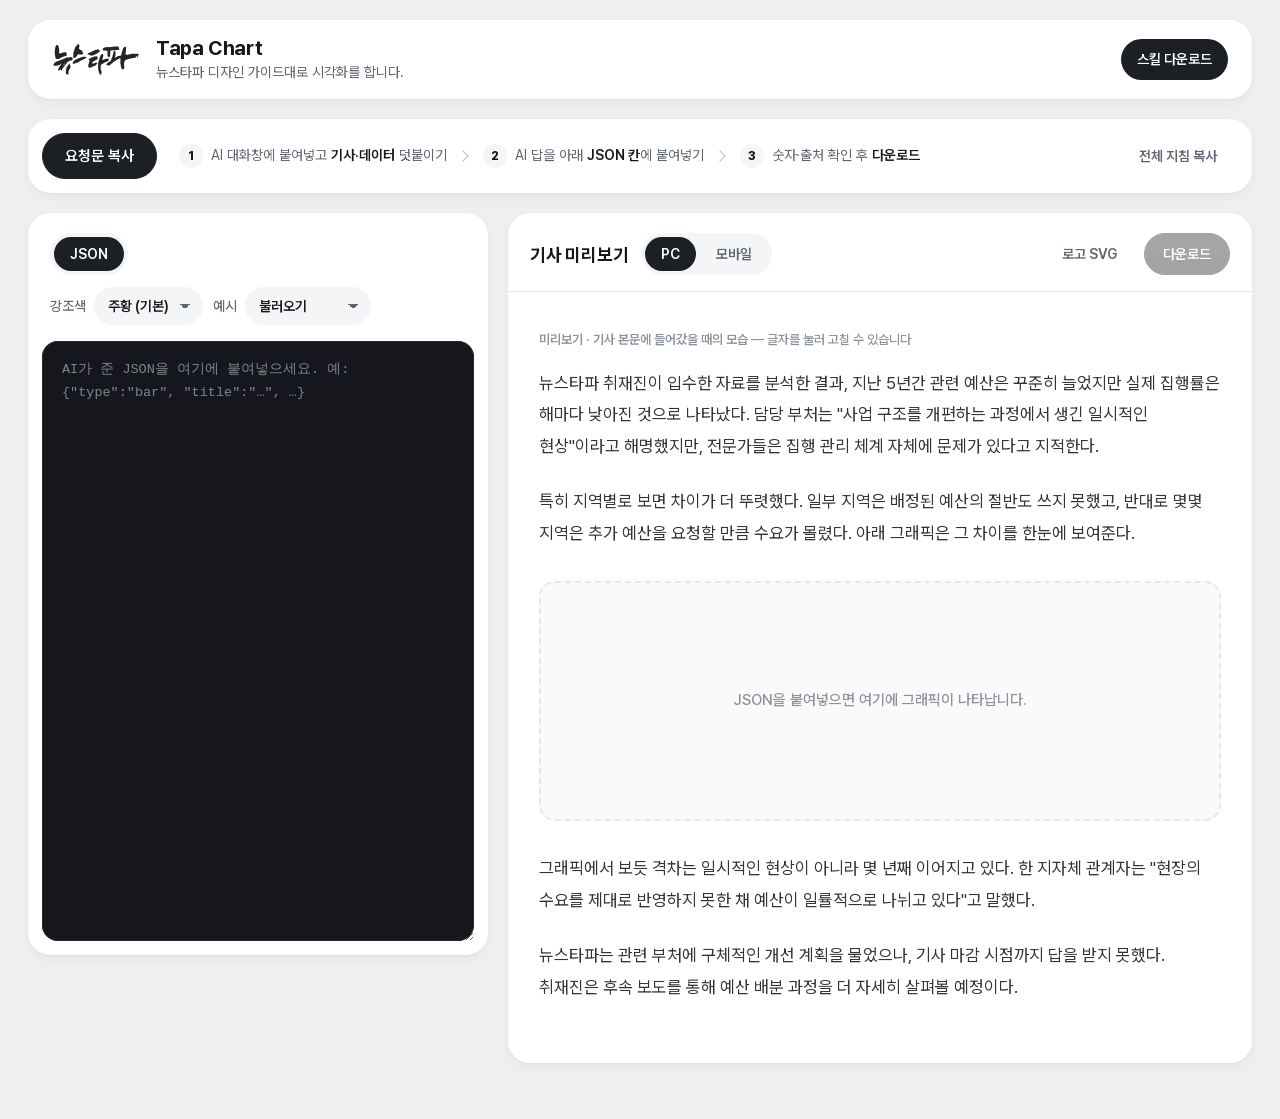
==== commit ce3b7c20: "0.16.0: 새 유형 '텍스트 강조' (type: text) 차트 없는 안내문·수칙·핵심 문장용. 제목 1.3배, 흰 상자 안에 도입 문장(lead) → 번호 목록(items) " ====
--- a/web/index.html
+++ b/web/index.html
@@ -1,262 +1,144 @@
-<!doctype html>
+<!DOCTYPE html>
 <html lang="ko">
-    <head>
-        <meta charset="utf-8" />
-        <meta name="viewport" content="width=device-width, initial-scale=1" />
-        <title>Tapa Chart · 뉴스타파</title>
-        <link rel="stylesheet" href="../engine/nt-graphic.css?v=0.15.1" />
-        <link rel="stylesheet" href="app.css?v=0.15.1" />
-    </head>
-    <body>
-        <script>
-            try {
-                if (sessionStorage.getItem('nt-admin') === '1') {
-                    document.body.classList.add('admin');
-                    document.title = 'Tapa Chart Pro · 뉴스타파';
-                }
-            } catch (e) {}
-        </script>
-        <header class="topbar" id="topbar">
-            <svg class="hold-ring" aria-hidden="true">
-                <rect class="track" pathLength="100" />
-                <rect class="fill" pathLength="100" />
-            </svg>
-            <div class="brand">
-                <span class="brand-mark" id="brandMark"
-                    ><img class="brand-logo" src="../assets/newstapa-logo.svg" alt="뉴스타파" draggable="false"
-                /></span>
-                <div class="brand-text">
-                    <h1>Tapa Chart<span class="pro admin-only"> Pro</span></h1>
-                    <p>뉴스타파 디자인 가이드대로 시각화를 합니다.</p>
-                </div>
-            </div>
-            <nav class="topnav">
-                <a
-                    class="pill-link admin-only"
-                    href="https://github.com/Newstapa/design-system/blob/main/guide.md"
-                    target="_blank"
-                    rel="noopener"
-                    >디자인 가이드</a
-                >
-                <a
-                    class="pill-link admin-only"
-                    href="https://github.com/Newstapa/design-system"
-                    target="_blank"
-                    rel="noopener"
-                    >GitHub</a
-                >
-                <button
-                    id="skillInfo"
-                    class="pill-link primary"
-                    type="button"
-                    aria-haspopup="dialog"
-                    title="스킬 적용 방법 보기 · 다운로드"
-                >
-                    스킬 다운로드
-                </button>
-            </nav>
-        </header>
+<head>
+<meta charset="utf-8">
+<meta name="viewport" content="width=device-width, initial-scale=1">
+<title>Tapa Chart · 뉴스타파</title>
+<link rel="stylesheet" href="../engine/nt-graphic.css?v=0.16.0">
+<link rel="stylesheet" href="app.css?v=0.16.0">
+</head>
+<body>
+<script>try { if (sessionStorage.getItem('nt-admin') === '1') { document.body.classList.add('admin'); document.title = 'Tapa Chart Pro · 뉴스타파'; } } catch (e) {}</script>
+<header class="topbar" id="topbar">
+  <svg class="hold-ring" aria-hidden="true"><rect class="track" pathLength="100"/><rect class="fill" pathLength="100"/></svg>
+  <div class="brand">
+    <span class="brand-mark" id="brandMark"><img class="brand-logo" src="../assets/newstapa-logo.svg" alt="뉴스타파" draggable="false"></span>
+    <div class="brand-text">
+      <h1>Tapa Chart<span class="pro admin-only"> Pro</span></h1>
+      <p>뉴스타파 디자인 가이드대로 시각화를 합니다.</p>
+    </div>
+  </div>
+  <nav class="topnav">
+    <a class="pill-link admin-only" href="https://github.com/Newstapa/design-system/blob/main/guide.md" target="_blank" rel="noopener">디자인 가이드</a>
+    <a class="pill-link admin-only" href="https://github.com/Newstapa/design-system" target="_blank" rel="noopener">GitHub</a>
+    <button id="skillInfo" class="pill-link primary" type="button" aria-haspopup="dialog" title="스킬 적용 방법 보기 · 다운로드">스킬 다운로드</button>
+  </nav>
+</header>
 
-        <section class="steps">
-            <div class="card stepbar">
-                <div class="stepbar-act">
-                    <button id="copyPrompt" class="btn primary">요청문 복사</button>
-                </div>
-                <ol class="stepbar-flow">
-                    <li>
-                        <i>1</i><span>AI 대화창에 붙여넣고 <b>기사·데이터</b> 덧붙이기</span>
-                    </li>
-                    <li>
-                        <i>2</i><span>AI 답을 아래 <b>JSON 칸</b>에 붙여넣기</span>
-                    </li>
-                    <li>
-                        <i>3</i><span>숫자·출처 확인 후 <b>다운로드</b></span>
-                    </li>
-                </ol>
-                <button
-                    id="copyFull"
-                    class="btn ghost stepbar-full"
-                    title='AI가 "주소를 열 수 없다"고 하면 이것을 복사해 붙여넣으세요'
-                >
-                    전체 지침 복사
-                </button>
-            </div>
-        </section>
+<section class="steps">
+  <div class="card stepbar">
+    <div class="stepbar-act">
+      <button id="copyPrompt" class="btn primary">요청문 복사</button>
+    </div>
+    <ol class="stepbar-flow">
+      <li><i>1</i><span>AI 대화창에 붙여넣고 <b>기사·데이터</b> 덧붙이기</span></li>
+      <li><i>2</i><span>AI 답을 아래 <b>JSON 칸</b>에 붙여넣기</span></li>
+      <li><i>3</i><span>숫자·출처 확인 후 <b>다운로드</b></span></li>
+    </ol>
+    <button id="copyFull" class="btn ghost stepbar-full" title="AI가 &quot;주소를 열 수 없다&quot;고 하면 이것을 복사해 붙여넣으세요">전체 지침 복사</button>
+  </div>
+</section>
 
-        <main class="workspace">
-            <section class="card pane editor">
-                <div class="pane-head">
-                    <div class="tabs-row">
-                        <div class="tabs" role="tablist">
-                            <button class="tab active" type="button" role="tab" data-tab="json" aria-selected="true">
-                                JSON
-                            </button>
-                            <button
-                                class="tab admin-only"
-                                type="button"
-                                role="tab"
-                                data-tab="tune"
-                                aria-selected="false"
-                            >
-                                디자인 조정
-                            </button>
-                        </div>
-                    </div>
-                    <div class="controls">
-                        <label class="select"
-                            ><span>강조색</span>
-                            <select id="accent"></select>
-                        </label>
-                        <label class="select">
-                            <select id="example">
-                                <option value="">그래프 미리보기</option>
-                            </select>
-                        </label>
-                    </div>
-                </div>
-                <div id="tab-json" class="tab-panel">
-                    <textarea
-                        id="spec"
-                        spellcheck="false"
-                        placeholder='AI가 준 JSON을 여기에 붙여넣으세요. 예: {"type":"bar", "title":"…", …}'
-                    ></textarea>
-                </div>
-                <div id="tab-tune" class="tab-panel tune admin-only" hidden></div>
-                <div id="messages" class="messages" aria-live="polite"></div>
-            </section>
+<main class="workspace">
+  <section class="card pane editor">
+    <div class="pane-head">
+      <div class="tabs-row">
+        <div class="tabs" role="tablist">
+          <button class="tab active" type="button" role="tab" data-tab="json" aria-selected="true">JSON</button>
+          <button class="tab admin-only" type="button" role="tab" data-tab="tune" aria-selected="false">디자인 조정</button>
+        </div>
+      </div>
+      <div class="controls">
+        <label class="select"><span>강조색</span>
+          <select id="accent"></select>
+        </label>
+        <label class="select"><span>예시</span>
+          <select id="example">
+            <option value="">불러오기</option>
+          </select>
+        </label>
+      </div>
+    </div>
+    <div id="tab-json" class="tab-panel">
+      <textarea id="spec" spellcheck="false" placeholder='AI가 준 JSON을 여기에 붙여넣으세요. 예: {"type":"bar", "title":"…", …}'></textarea>
+    </div>
+    <div id="tab-tune" class="tab-panel tune admin-only" hidden></div>
+    <div id="messages" class="messages" aria-live="polite"></div>
+  </section>
 
-            <section class="card pane preview">
-                <div class="pane-head">
-                    <div class="preview-title">
-                        <h2>기사 미리보기</h2>
-                        <div class="tabs" role="tablist" aria-label="미리보기 화면">
-                            <button
-                                class="tab view-tab active"
-                                type="button"
-                                role="tab"
-                                data-view="pc"
-                                aria-selected="true"
-                            >
-                                PC
-                            </button>
-                            <button
-                                class="tab view-tab"
-                                type="button"
-                                role="tab"
-                                data-view="mobile"
-                                aria-selected="false"
-                            >
-                                모바일
-                            </button>
-                        </div>
-                        <span id="sizeInfo" class="size-info"></span>
-                    </div>
-                    <div class="row-btns">
-                        <button
-                            id="saveLogo"
-                            class="btn ghost"
-                            type="button"
-                            title="그래픽 오른쪽 위에 들어가는 뉴스타파 로고(벡터)"
-                        >
-                            로고 SVG
-                        </button>
-                        <button
-                            id="save"
-                            class="btn primary"
-                            disabled
-                            title="JPG(기사용), SVG(일러스트레이터 수정용), JSON(다시 불러오기용)을 한 번에 받습니다"
-                        >
-                            다운로드
-                        </button>
-                    </div>
-                </div>
-                <div id="stage" class="stage">
-                    <!-- 뉴스타파 기사 본문 폭: width 760px, padding 0 15px -->
-                    <article class="article-mock">
-                        <p class="kicker">
-                            미리보기 · 기사 본문에 들어갔을 때의 모습
-                            <span class="kicker-hint">— 글자를 눌러 고칠 수 있습니다</span>
-                        </p>
-                        <div class="article-text" contenteditable="true" spellcheck="false" aria-label="기사 본문(앞)">
-                            <p>
-                                뉴스타파 취재진이 입수한 자료를 분석한 결과, 지난 5년간 관련 예산은 꾸준히 늘었지만 실제
-                                집행률은 해마다 낮아진 것으로 나타났다. 담당 부처는 "사업 구조를 개편하는 과정에서 생긴
-                                일시적인 현상"이라고 해명했지만, 전문가들은 집행 관리 체계 자체에 문제가 있다고
-                                지적한다.
-                            </p>
-                            <p>
-                                특히 지역별로 보면 차이가 더 뚜렷했다. 일부 지역은 배정된 예산의 절반도 쓰지 못했고,
-                                반대로 몇몇 지역은 추가 예산을 요청할 만큼 수요가 몰렸다. 아래 그래픽은 그 차이를 한눈에
-                                보여준다.
-                            </p>
-                        </div>
-                        <figure class="graphic">
-                            <div id="scaler" class="scaler"><div id="mount"></div></div>
-                            <div id="empty" class="empty">JSON을 붙여넣으면 여기에 그래픽이 나타납니다.</div>
-                        </figure>
-                        <div class="article-text" contenteditable="true" spellcheck="false" aria-label="기사 본문(뒤)">
-                            <p>
-                                그래픽에서 보듯 격차는 일시적인 현상이 아니라 몇 년째 이어지고 있다. 한 지자체 관계자는
-                                "현장의 수요를 제대로 반영하지 못한 채 예산이 일률적으로 나뉘고 있다"고 말했다.
-                            </p>
-                            <p>
-                                뉴스타파는 관련 부처에 구체적인 개선 계획을 물었으나, 기사 마감 시점까지 답을 받지
-                                못했다. 취재진은 후속 보도를 통해 예산 배분 과정을 더 자세히 살펴볼 예정이다.
-                            </p>
-                        </div>
-                    </article>
-                </div>
-            </section>
-        </main>
+  <section class="card pane preview">
+    <div class="pane-head">
+      <div class="preview-title">
+        <h2>기사 미리보기</h2>
+        <div class="tabs" role="tablist" aria-label="미리보기 화면">
+          <button class="tab view-tab active" type="button" role="tab" data-view="pc" aria-selected="true">PC</button>
+          <button class="tab view-tab" type="button" role="tab" data-view="mobile" aria-selected="false">모바일</button>
+        </div>
+        <span id="sizeInfo" class="size-info"></span>
+      </div>
+      <div class="row-btns">
+        <button id="saveLogo" class="btn ghost" type="button" title="그래픽 오른쪽 위에 들어가는 뉴스타파 로고(벡터)">로고 SVG</button>
+        <button id="save" class="btn primary" disabled title="JPG(기사용), SVG(일러스트레이터 수정용), JSON(다시 불러오기용)을 한 번에 받습니다">다운로드</button>
+      </div>
+    </div>
+    <div id="stage" class="stage">
+      <!-- 뉴스타파 기사 본문 폭: width 760px, padding 0 15px -->
+      <article class="article-mock">
+        <p class="kicker">미리보기 · 기사 본문에 들어갔을 때의 모습 <span class="kicker-hint">— 글자를 눌러 고칠 수 있습니다</span></p>
+        <div class="article-text" contenteditable="true" spellcheck="false" aria-label="기사 본문(앞)">
+          <p>뉴스타파 취재진이 입수한 자료를 분석한 결과, 지난 5년간 관련 예산은 꾸준히 늘었지만 실제 집행률은 해마다 낮아진 것으로 나타났다. 담당 부처는 "사업 구조를 개편하는 과정에서 생긴 일시적인 현상"이라고 해명했지만, 전문가들은 집행 관리 체계 자체에 문제가 있다고 지적한다.</p>
+          <p>특히 지역별로 보면 차이가 더 뚜렷했다. 일부 지역은 배정된 예산의 절반도 쓰지 못했고, 반대로 몇몇 지역은 추가 예산을 요청할 만큼 수요가 몰렸다. 아래 그래픽은 그 차이를 한눈에 보여준다.</p>
+        </div>
+        <figure class="graphic">
+          <div id="scaler" class="scaler"><div id="mount"></div></div>
+          <div id="empty" class="empty">JSON을 붙여넣으면 여기에 그래픽이 나타납니다.</div>
+        </figure>
+        <div class="article-text" contenteditable="true" spellcheck="false" aria-label="기사 본문(뒤)">
+          <p>그래픽에서 보듯 격차는 일시적인 현상이 아니라 몇 년째 이어지고 있다. 한 지자체 관계자는 "현장의 수요를 제대로 반영하지 못한 채 예산이 일률적으로 나뉘고 있다"고 말했다.</p>
+          <p>뉴스타파는 관련 부처에 구체적인 개선 계획을 물었으나, 기사 마감 시점까지 답을 받지 못했다. 취재진은 후속 보도를 통해 예산 배분 과정을 더 자세히 살펴볼 예정이다.</p>
+        </div>
+      </article>
+    </div>
+  </section>
+</main>
 
-        <dialog id="skillDialog" class="modal" aria-labelledby="skillDialogTitle">
-            <div class="modal-head">
-                <h2 id="skillDialogTitle">스킬 적용 방법 <small>(클로드 전용)</small></h2>
-                <button class="icon-btn" type="button" data-close aria-label="닫기">
-                    <svg
-                        width="18"
-                        height="18"
-                        viewBox="0 0 24 24"
-                        fill="none"
-                        stroke="currentColor"
-                        stroke-width="2.2"
-                        stroke-linecap="round"
-                        aria-hidden="true"
-                    >
-                        <path d="M6 6l12 12M18 6L6 18" />
-                    </svg>
-                </button>
-            </div>
-            <div class="modal-body">
-                <ol class="howto">
-                    <li>
-                        <b>스킬 받기</b>
-                        <span>아래 <em>스킬 다운로드</em> 버튼으로 zip 파일을 받습니다. 압축은 풀지 않습니다.</span>
-                    </li>
-                    <li>
-                        <b>Claude에 올리기</b>
-                        <span><em>사용자 지정</em> → <em>+ 추가</em> → <em>스킬 업로드</em> → zip 파일 선택</span>
-                    </li>
-                    <li>
-                        <b>사용 방법</b>
-                        <span><em>새 대화</em>에 기사를 붙여넣고</span>
-                        <strong class="say">"시각화해줘"</strong>
-                    </li>
-                </ol>
-                <p class="modal-tip">지침이 바뀌어도 다시 올릴 필요 없습니다.</p>
-            </div>
-            <div class="modal-foot">
-                <a class="btn primary" href="../downloads/newstapa-graphics.zip" download>스킬 다운로드</a>
-                <button class="btn" type="button" data-close>닫기</button>
-            </div>
-        </dialog>
+<dialog id="skillDialog" class="modal" aria-labelledby="skillDialogTitle">
+  <div class="modal-head">
+    <h2 id="skillDialogTitle">스킬 적용 방법 <small>(클로드 전용)</small></h2>
+    <button class="icon-btn" type="button" data-close aria-label="닫기">
+      <svg width="18" height="18" viewBox="0 0 24 24" fill="none" stroke="currentColor" stroke-width="2.2" stroke-linecap="round" aria-hidden="true"><path d="M6 6l12 12M18 6L6 18"/></svg>
+    </button>
+  </div>
+  <div class="modal-body">
+    <ol class="howto">
+      <li>
+        <b>스킬 받기</b>
+        <span>아래 <em>스킬 다운로드</em> 버튼으로 zip 파일을 받습니다. 압축은 풀지 않습니다.</span>
+      </li>
+      <li>
+        <b>Claude에 올리기</b>
+        <span><em>사용자 지정</em> → <em>+ 추가</em> → <em>스킬 업로드</em> → zip 파일 선택</span>
+      </li>
+      <li>
+        <b>사용 방법</b>
+        <span><em>새 대화</em>에 기사를 붙여넣고</span>
+        <strong class="say">"시각화해줘"</strong>
+      </li>
+    </ol>
+    <p class="modal-tip">지침이 바뀌어도 다시 올릴 필요 없습니다.</p>
+  </div>
+  <div class="modal-foot">
+    <a class="btn primary" href="../downloads/newstapa-graphics.zip" download>스킬 다운로드</a>
+    <button class="btn" type="button" data-close>닫기</button>
+  </div>
+</dialog>
 
-        <div id="toast" class="toast" role="status"></div>
+<div id="toast" class="toast" role="status"></div>
 
-        <script src="vendor/html-to-image.js"></script>
-        <script src="../engine/nt-graphic.js?v=0.15.1"></script>
-        <script src="../engine/nt-export-svg.js?v=0.15.1"></script>
-        <script src="tuner.js?v=0.15.1"></script>
-        <script src="app.js?v=0.15.1"></script>
-    </body>
+<script src="vendor/html-to-image.js"></script>
+<script src="../engine/nt-graphic.js?v=0.16.0"></script>
+<script src="../engine/nt-export-svg.js?v=0.16.0"></script>
+<script src="tuner.js?v=0.16.0"></script>
+<script src="app.js?v=0.16.0"></script>
+</body>
 </html>
--- a/engine/nt-graphic.css
+++ b/engine/nt-graphic.css
@@ -90,5 +90,26 @@
 .nt-stat .v small { font-size: 0.55em; font-weight: 700; margin-left: 0.05em; align-self: flex-end; margin-bottom: 0.32em; }
 .nt-stat .s { font-size: var(--source-size); color: var(--subtext); margin-top: 0.35em; }
 .nt-stat.hl .l, .nt-stat.hl .v { color: var(--point); }
+/* 텍스트 강조 */
+.nt-type-text .nt-title { font-size: calc(var(--title-size) * 1.3); font-weight: 800; letter-spacing: -0.03em; }
+.nt-type-text .nt-body { margin-top: calc(32px * var(--u)); }
+.nt-textbox { background: var(--surface); border-radius: calc(6px * var(--u)); padding: calc(36px * var(--u)) calc(40px * var(--u)); }
+.nt-text-lead { font-size: calc(var(--body-size) * 1.08); line-height: 1.65; color: var(--ink); font-weight: 500; }
+.nt-text-lead + .nt-text-items { margin-top: calc(28px * var(--u)); }
+.nt-text-items { list-style: none; margin: 0; padding: 0; }
+.nt-text-items li { display: flex; gap: calc(20px * var(--u)); padding: calc(22px * var(--u)) 0; }
+.nt-text-items li:first-child { padding-top: 0; }
+.nt-text-items li:last-child { padding-bottom: 0; }
+.nt-text-items li + li { border-top: calc(1px * var(--u)) solid var(--divider); }
+.nt-text-items .n { flex: none; width: 1.6em; height: 1.6em; border-radius: 50%; background: var(--ink); color: #FFFFFF; font-size: var(--label-size); font-weight: 800; display: flex; align-items: center; justify-content: center; margin-top: 0.05em; }
+.nt-text-items.bullets .n { width: 0.5em; height: 0.5em; margin-top: 0.6em; background: var(--baseDark); }
+.nt-text-items li.hl .n { background: var(--point); }
+.nt-text-items .c { flex: 1; min-width: 0; }
+.nt-text-items .hd { font-size: calc(var(--label-size) * 1.12); font-weight: 700; color: var(--ink); line-height: 1.4; }
+.nt-text-items li.hl .hd { color: var(--pointDark); }
+.nt-text-items .tx { font-size: var(--body-size); color: var(--text); line-height: 1.6; }
+.nt-text-items .hd + .tx { margin-top: 0.35em; }
+.nt-text-closing { margin-top: calc(28px * var(--u)); padding-top: calc(24px * var(--u)); border-top: calc(2px * var(--u)) solid var(--ink); font-size: calc(var(--body-size) * 1.12); font-weight: 700; color: var(--ink); line-height: 1.55; }
+.nt-textbox .mk { font-weight: 700; color: var(--ink); background: linear-gradient(transparent 58%, var(--pointTint) 58%); }
 
 svg text { font-family: var(--font); }
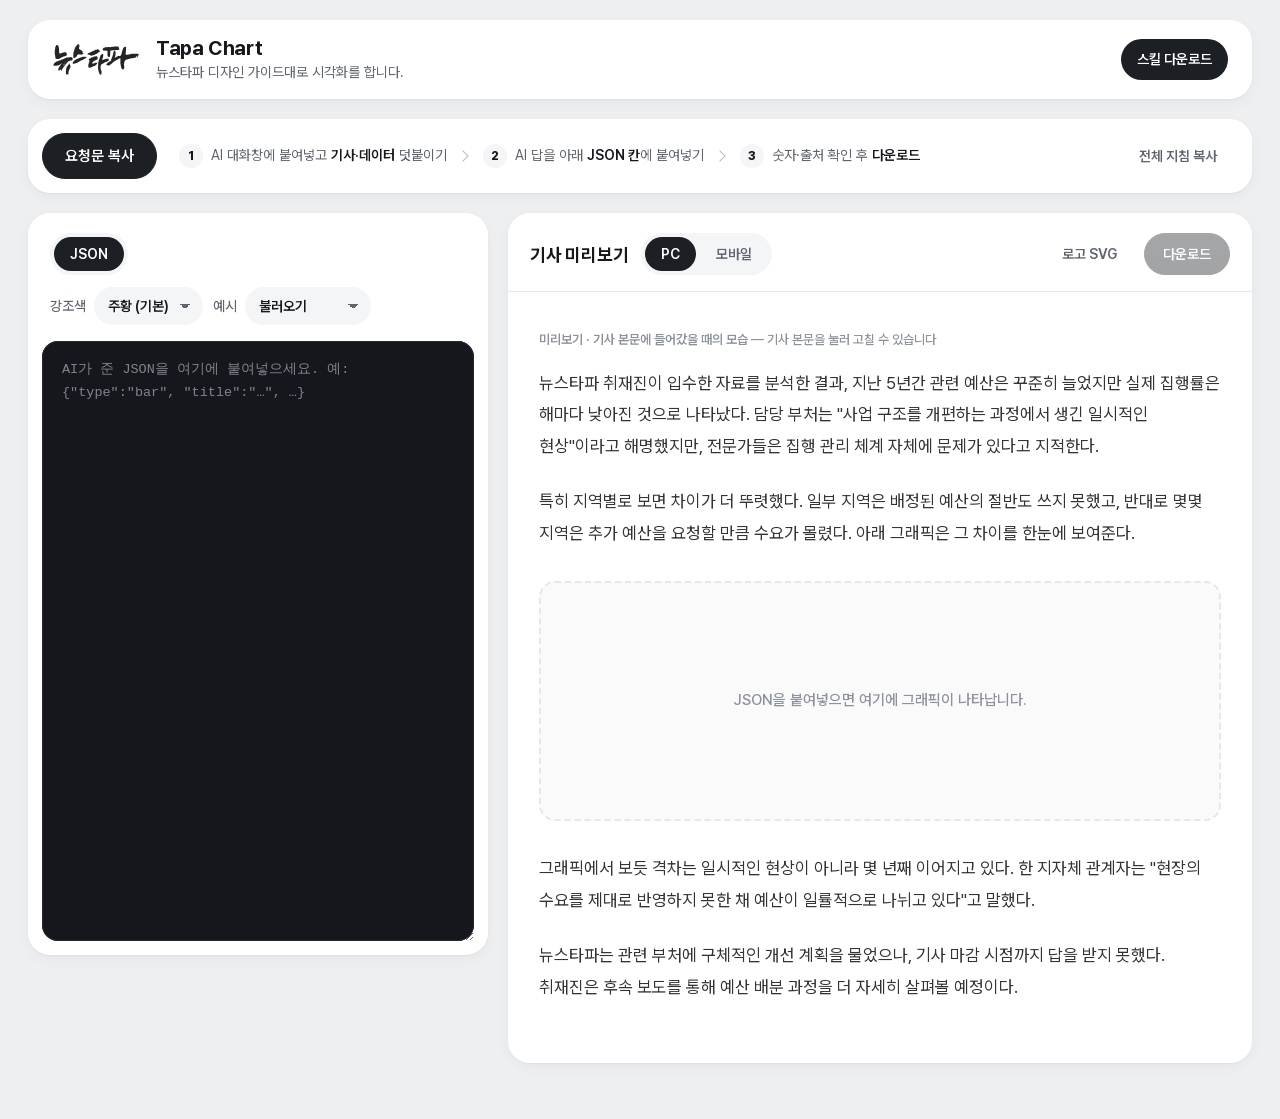
==== commit 32bdaf04: "0.16.3: 그림 없는 유형만 미리보기 글자 고치기, 표·카드·문장까지 - 텍스트 강조·표·숫자 카드(및 이들로만 된 stack)에서만 글자 고치기 켜짐 - 표 머리·칸, 숫자 " ====
--- a/web/index.html
+++ b/web/index.html
@@ -4,8 +4,19 @@
 <meta charset="utf-8">
 <meta name="viewport" content="width=device-width, initial-scale=1">
 <title>Tapa Chart · 뉴스타파</title>
-<link rel="stylesheet" href="../engine/nt-graphic.css?v=0.16.0">
-<link rel="stylesheet" href="app.css?v=0.16.0">
+<meta name="description" content="기사를 넣으면 뉴스타파 디자인 가이드에 맞는 그래픽이 나오는 뉴스타파 시각화 도구">
+<meta property="og:type" content="website">
+<meta property="og:site_name" content="뉴스타파">
+<meta property="og:title" content="Tapa Chart · 뉴스타파">
+<meta property="og:description" content="기사를 넣으면 그래픽이 나옵니다. 막대 · 꺾은선 · 표 · 숫자 카드">
+<meta property="og:url" content="https://newstapa.github.io/design-system/web/">
+<meta property="og:image" content="https://newstapa.github.io/design-system/web/og-image.png">
+<meta property="og:image:width" content="1200">
+<meta property="og:image:height" content="630">
+<meta name="twitter:card" content="summary_large_image">
+<meta name="twitter:image" content="https://newstapa.github.io/design-system/web/og-image.png">
+<link rel="stylesheet" href="../engine/nt-graphic.css?v=0.16.3">
+<link rel="stylesheet" href="app.css?v=0.16.3">
 </head>
 <body>
 <script>try { if (sessionStorage.getItem('nt-admin') === '1') { document.body.classList.add('admin'); document.title = 'Tapa Chart Pro · 뉴스타파'; } } catch (e) {}</script>
@@ -84,7 +95,7 @@
     <div id="stage" class="stage">
       <!-- 뉴스타파 기사 본문 폭: width 760px, padding 0 15px -->
       <article class="article-mock">
-        <p class="kicker">미리보기 · 기사 본문에 들어갔을 때의 모습 <span class="kicker-hint">— 글자를 눌러 고칠 수 있습니다</span></p>
+        <p class="kicker">미리보기 · 기사 본문에 들어갔을 때의 모습 <span class="kicker-hint">— <span class="ng">기사 본문을</span><span class="g">기사 본문과 그래픽 글자를</span> 눌러 고칠 수 있습니다</span></p>
         <div class="article-text" contenteditable="true" spellcheck="false" aria-label="기사 본문(앞)">
           <p>뉴스타파 취재진이 입수한 자료를 분석한 결과, 지난 5년간 관련 예산은 꾸준히 늘었지만 실제 집행률은 해마다 낮아진 것으로 나타났다. 담당 부처는 "사업 구조를 개편하는 과정에서 생긴 일시적인 현상"이라고 해명했지만, 전문가들은 집행 관리 체계 자체에 문제가 있다고 지적한다.</p>
           <p>특히 지역별로 보면 차이가 더 뚜렷했다. 일부 지역은 배정된 예산의 절반도 쓰지 못했고, 반대로 몇몇 지역은 추가 예산을 요청할 만큼 수요가 몰렸다. 아래 그래픽은 그 차이를 한눈에 보여준다.</p>
@@ -136,9 +147,9 @@
 <div id="toast" class="toast" role="status"></div>
 
 <script src="vendor/html-to-image.js"></script>
-<script src="../engine/nt-graphic.js?v=0.16.0"></script>
-<script src="../engine/nt-export-svg.js?v=0.16.0"></script>
-<script src="tuner.js?v=0.16.0"></script>
-<script src="app.js?v=0.16.0"></script>
+<script src="../engine/nt-graphic.js?v=0.16.3"></script>
+<script src="../engine/nt-export-svg.js?v=0.16.3"></script>
+<script src="tuner.js?v=0.16.3"></script>
+<script src="app.js?v=0.16.3"></script>
 </body>
 </html>
--- a/web/app.css
+++ b/web/app.css
@@ -219,10 +219,13 @@
 .article-text:hover { box-shadow: 0 0 0 1px var(--line); }
 .article-text:focus { box-shadow: 0 0 0 2px rgba(59, 130, 246, 0.35); }
 .kicker-hint { font-weight: 500; }
+.kicker-hint .g { display: none; }
+.can-edit-graphic .kicker-hint .g { display: inline; }
+.can-edit-graphic .kicker-hint .ng { display: none; }
 /* 그래픽 문구(제목·부제·주석·출처) 바로 고치기 */
-#mount [data-field] { cursor: text; border-radius: 3px; outline: none; }
-#mount [data-field]:hover { box-shadow: 0 0 0 calc(2px * var(--u, 1)) rgba(59, 130, 246, 0.35); }
-#mount [data-field]:focus { box-shadow: 0 0 0 calc(3px * var(--u, 1)) rgba(59, 130, 246, 0.6); background: rgba(59, 130, 246, 0.06); }
+#mount [contenteditable] { cursor: text; border-radius: 3px; outline: none; }
+#mount [contenteditable]:hover { box-shadow: 0 0 0 calc(2px * var(--u, 1)) rgba(59, 130, 246, 0.35); }
+#mount [contenteditable]:focus { box-shadow: 0 0 0 calc(3px * var(--u, 1)) rgba(59, 130, 246, 0.6); background: rgba(59, 130, 246, 0.06); }
 /* 모바일 기사 화면: 폭 375px(아이폰 기준), 좌우 여백 15px */
 .article-mock.is-mobile { max-width: 375px; font-size: 16px; line-height: 1.8; border: 1px solid var(--line); border-radius: 28px; padding-top: 28px; padding-bottom: 12px; box-shadow: var(--shadow); }
 .article-mock > .kicker { font-size: 13px; font-weight: 600; color: var(--faint); margin-bottom: 16px; }
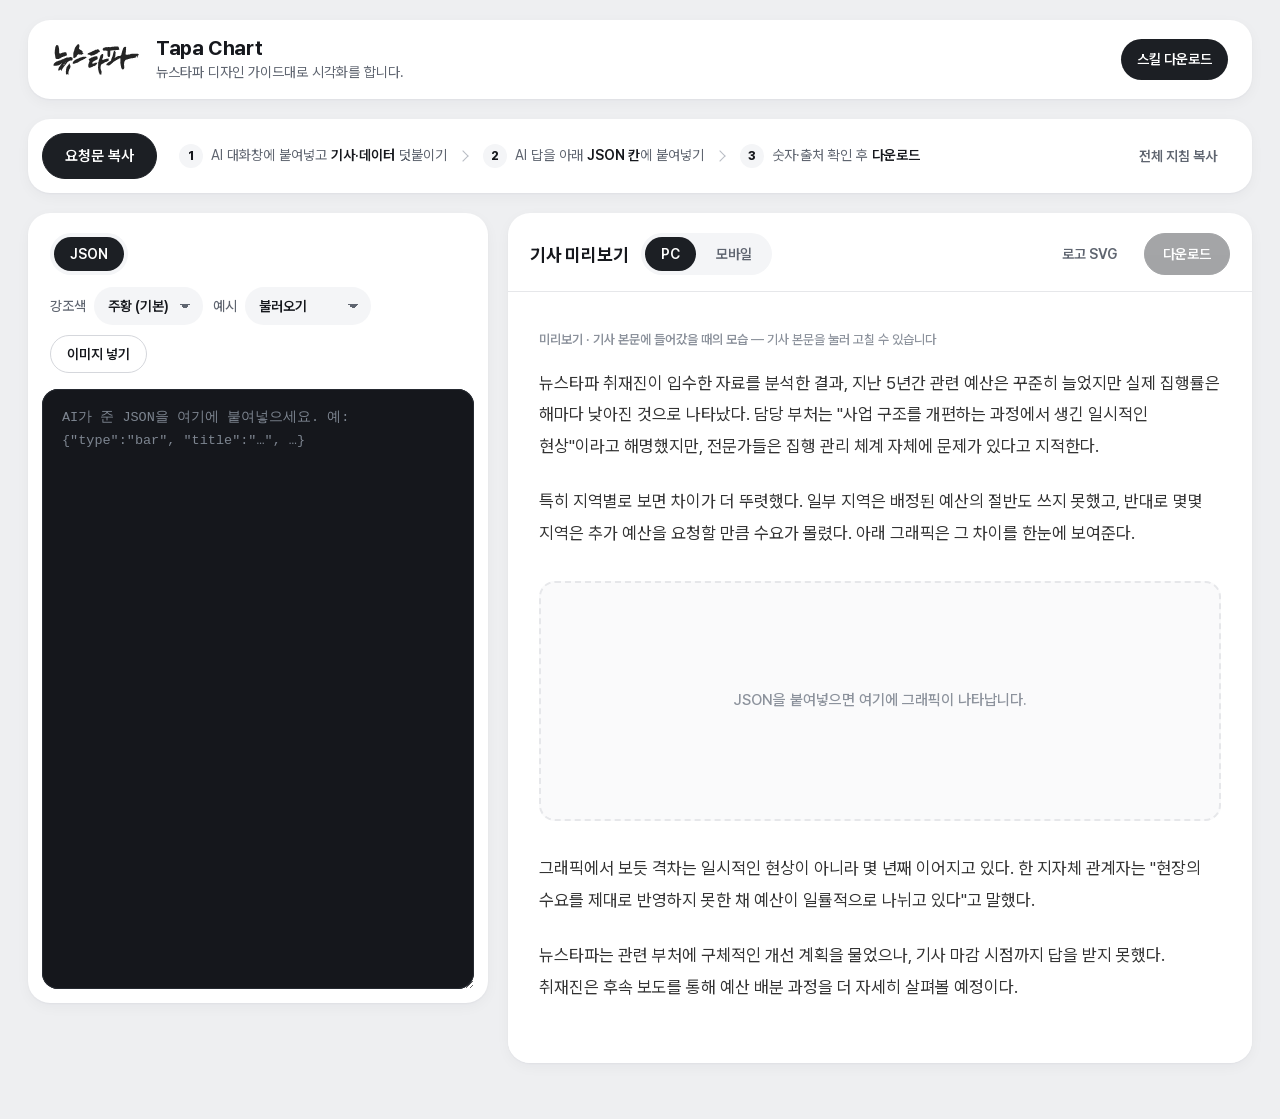
==== commit 63da52d7: "0.17.0: 새 유형 '이미지' (사진을 뉴스타파 틀에) - type: image. 제목이 없으면 로고를 이미지 오른쪽 위에 흰색으로, 있으면 평소 자리 - Tapa Chart:" ====
--- a/web/index.html
+++ b/web/index.html
@@ -15,8 +15,8 @@
 <meta property="og:image:height" content="630">
 <meta name="twitter:card" content="summary_large_image">
 <meta name="twitter:image" content="https://newstapa.github.io/design-system/web/og-image.png">
-<link rel="stylesheet" href="../engine/nt-graphic.css?v=0.16.3">
-<link rel="stylesheet" href="app.css?v=0.16.3">
+<link rel="stylesheet" href="../engine/nt-graphic.css?v=0.17.0">
+<link rel="stylesheet" href="app.css?v=0.17.0">
 </head>
 <body>
 <script>try { if (sessionStorage.getItem('nt-admin') === '1') { document.body.classList.add('admin'); document.title = 'Tapa Chart Pro · 뉴스타파'; } } catch (e) {}</script>
@@ -68,6 +68,7 @@
             <option value="">불러오기</option>
           </select>
         </label>
+        <label class="btn outline upload-btn" title="사진·캡처 이미지를 뉴스타파 틀에 넣습니다. 미리보기에 끌어다 놓아도 됩니다.">이미지 넣기<input id="imageFile" type="file" accept="image/*" hidden></label>
       </div>
     </div>
     <div id="tab-json" class="tab-panel">
@@ -147,9 +148,9 @@
 <div id="toast" class="toast" role="status"></div>
 
 <script src="vendor/html-to-image.js"></script>
-<script src="../engine/nt-graphic.js?v=0.16.3"></script>
-<script src="../engine/nt-export-svg.js?v=0.16.3"></script>
-<script src="tuner.js?v=0.16.3"></script>
-<script src="app.js?v=0.16.3"></script>
+<script src="../engine/nt-graphic.js?v=0.17.0"></script>
+<script src="../engine/nt-export-svg.js?v=0.17.0"></script>
+<script src="tuner.js?v=0.17.0"></script>
+<script src="app.js?v=0.17.0"></script>
 </body>
 </html>
--- a/engine/nt-graphic.css
+++ b/engine/nt-graphic.css
@@ -110,6 +110,9 @@
 .nt-text-items .tx { font-size: var(--body-size); color: var(--text); line-height: 1.6; }
 .nt-text-items .hd + .tx { margin-top: 0.35em; }
 .nt-text-closing { margin-top: calc(28px * var(--u)); padding-top: calc(24px * var(--u)); border-top: calc(2px * var(--u)) solid var(--ink); font-size: calc(var(--body-size) * 1.12); font-weight: 700; color: var(--ink); line-height: 1.55; }
+.nt-image { display: block; width: 100%; height: auto; border-radius: 0; }
+.nt-image-empty { display: flex; align-items: center; justify-content: center; height: calc(420px * var(--u)); background: var(--panel); color: var(--subtext); font-size: var(--label-size); }
+.nt-nohead .nt-body { margin-top: 0; }
 .nt-textbox .mk { font-weight: 700; color: var(--ink); background: linear-gradient(transparent 58%, var(--pointTint) 58%); }
 
 svg text { font-family: var(--font); }
--- a/web/app.css
+++ b/web/app.css
@@ -121,6 +121,8 @@
 .btn.ghost:hover { background: var(--soft); color: var(--text); }
 .btn.outline { background: transparent; border-color: #D5D7DC; color: var(--text); }   /* 고스트 버튼: 투명 바탕 + 테두리 */
 .btn.outline:hover { background: var(--soft); }
+.upload-btn { height: 38px; padding: 0 16px; font-size: 14px; cursor: pointer; }
+.graphic.dragover .empty, .graphic.dragover #mount { outline: 3px dashed var(--accent); outline-offset: 6px; }
 .btn:focus-visible, .select select:focus-visible, .tab:focus-visible, .pill-link:focus-visible { outline: 2px solid #3B82F6; outline-offset: 2px; }
 
 /* 작업 영역 */
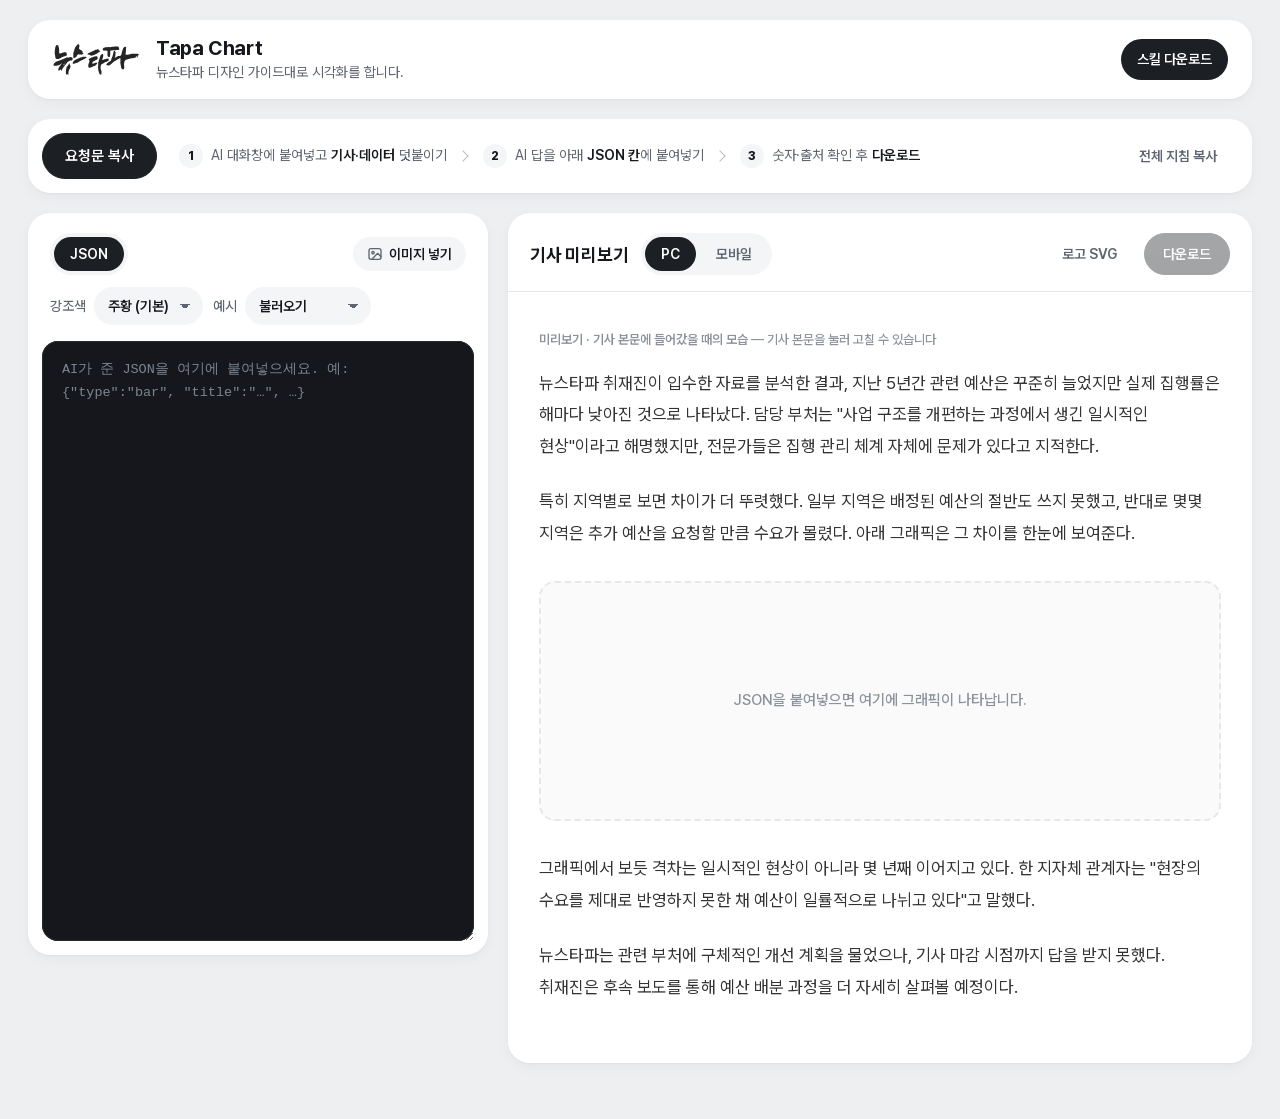
==== commit 581b5659: "0.17.1: 이미지 전체 폭, 이미지 넣기 버튼 위치 정리 - 이미지 유형: 좌우 여백 없이 그래픽 전체 폭, 제목 없으면 위 선 바로 아래부터 - '이미지 넣기'를 탭 줄 오른" ====
--- a/web/index.html
+++ b/web/index.html
@@ -15,8 +15,8 @@
 <meta property="og:image:height" content="630">
 <meta name="twitter:card" content="summary_large_image">
 <meta name="twitter:image" content="https://newstapa.github.io/design-system/web/og-image.png">
-<link rel="stylesheet" href="../engine/nt-graphic.css?v=0.17.0">
-<link rel="stylesheet" href="app.css?v=0.17.0">
+<link rel="stylesheet" href="../engine/nt-graphic.css?v=0.17.1">
+<link rel="stylesheet" href="app.css?v=0.17.1">
 </head>
 <body>
 <script>try { if (sessionStorage.getItem('nt-admin') === '1') { document.body.classList.add('admin'); document.title = 'Tapa Chart Pro · 뉴스타파'; } } catch (e) {}</script>
@@ -58,6 +58,7 @@
           <button class="tab active" type="button" role="tab" data-tab="json" aria-selected="true">JSON</button>
           <button class="tab admin-only" type="button" role="tab" data-tab="tune" aria-selected="false">디자인 조정</button>
         </div>
+        <label class="upload-btn" title="사진·캡처 이미지를 뉴스타파 틀에 넣습니다. 미리보기에 끌어다 놓아도 됩니다."><svg width="16" height="16" viewBox="0 0 24 24" fill="none" stroke="currentColor" stroke-width="2" stroke-linecap="round" stroke-linejoin="round" aria-hidden="true"><rect x="3" y="4" width="18" height="16" rx="3"/><circle cx="9" cy="10" r="1.8"/><path d="M21 16l-5-5-8 8"/></svg>이미지 넣기<input id="imageFile" type="file" accept="image/*" hidden></label>
       </div>
       <div class="controls">
         <label class="select"><span>강조색</span>
@@ -68,7 +69,6 @@
             <option value="">불러오기</option>
           </select>
         </label>
-        <label class="btn outline upload-btn" title="사진·캡처 이미지를 뉴스타파 틀에 넣습니다. 미리보기에 끌어다 놓아도 됩니다.">이미지 넣기<input id="imageFile" type="file" accept="image/*" hidden></label>
       </div>
     </div>
     <div id="tab-json" class="tab-panel">
@@ -148,9 +148,9 @@
 <div id="toast" class="toast" role="status"></div>
 
 <script src="vendor/html-to-image.js"></script>
-<script src="../engine/nt-graphic.js?v=0.17.0"></script>
-<script src="../engine/nt-export-svg.js?v=0.17.0"></script>
-<script src="tuner.js?v=0.17.0"></script>
-<script src="app.js?v=0.17.0"></script>
+<script src="../engine/nt-graphic.js?v=0.17.1"></script>
+<script src="../engine/nt-export-svg.js?v=0.17.1"></script>
+<script src="tuner.js?v=0.17.1"></script>
+<script src="app.js?v=0.17.1"></script>
 </body>
 </html>
--- a/engine/nt-graphic.css
+++ b/engine/nt-graphic.css
@@ -110,9 +110,10 @@
 .nt-text-items .tx { font-size: var(--body-size); color: var(--text); line-height: 1.6; }
 .nt-text-items .hd + .tx { margin-top: 0.35em; }
 .nt-text-closing { margin-top: calc(28px * var(--u)); padding-top: calc(24px * var(--u)); border-top: calc(2px * var(--u)) solid var(--ink); font-size: calc(var(--body-size) * 1.12); font-weight: 700; color: var(--ink); line-height: 1.55; }
-.nt-image { display: block; width: 100%; height: auto; border-radius: 0; }
+.nt-image { display: block; width: calc(100% + var(--pad-side, 0px) * 2); max-width: none; height: auto; margin: 0 calc(var(--pad-side, 0px) * -1); border-radius: 0; }   /* 좌우 여백 없이 그래픽 전체 폭 */
 .nt-image-empty { display: flex; align-items: center; justify-content: center; height: calc(420px * var(--u)); background: var(--panel); color: var(--subtext); font-size: var(--label-size); }
 .nt-nohead .nt-body { margin-top: 0; }
+.nt-nohead .nt-rule-top { margin-bottom: 0; }   /* 제목 없는 이미지는 위 선 바로 아래부터 */
 .nt-textbox .mk { font-weight: 700; color: var(--ink); background: linear-gradient(transparent 58%, var(--pointTint) 58%); }
 
 svg text { font-family: var(--font); }
--- a/web/app.css
+++ b/web/app.css
@@ -121,7 +121,9 @@
 .btn.ghost:hover { background: var(--soft); color: var(--text); }
 .btn.outline { background: transparent; border-color: #D5D7DC; color: var(--text); }   /* 고스트 버튼: 투명 바탕 + 테두리 */
 .btn.outline:hover { background: var(--soft); }
-.upload-btn { height: 38px; padding: 0 16px; font-size: 14px; cursor: pointer; }
+.upload-btn { display: inline-flex; align-items: center; gap: 6px; height: 34px; padding: 0 14px; border-radius: 999px; background: var(--soft); color: var(--text); font-size: 14px; font-weight: 600; cursor: pointer; white-space: nowrap; }
+.upload-btn:hover { background: #E7E9ED; }
+.upload-btn svg { flex: none; color: var(--sub); }
 .graphic.dragover .empty, .graphic.dragover #mount { outline: 3px dashed var(--accent); outline-offset: 6px; }
 .btn:focus-visible, .select select:focus-visible, .tab:focus-visible, .pill-link:focus-visible { outline: 2px solid #3B82F6; outline-offset: 2px; }
 
@@ -142,7 +144,7 @@
 
 /* 탭 (알약 세그먼트) */
 .tabs { display: inline-flex; padding: 4px; gap: 4px; background: var(--soft); border-radius: 999px; }
-.tabs-row { flex: 1 1 100%; }   /* 탭 줄은 항상 한 줄 전체, 탭 버튼은 왼쪽에 원래 크기로. 강조색·예시는 그 아래 */
+.tabs-row { flex: 1 1 100%; display: flex; align-items: center; justify-content: space-between; gap: 8px; }   /* 탭 줄은 항상 한 줄 전체, 탭 버튼은 왼쪽에 원래 크기로. 강조색·예시는 그 아래 */
 .tab { font: inherit; font-size: 14px; font-weight: 600; color: var(--sub); height: 34px; padding: 0 16px; border: 0; border-radius: 999px; background: transparent; cursor: pointer; }
 .tab:hover { color: var(--text); }
 .tab.active { background: var(--primary); color: #FFFFFF; }
